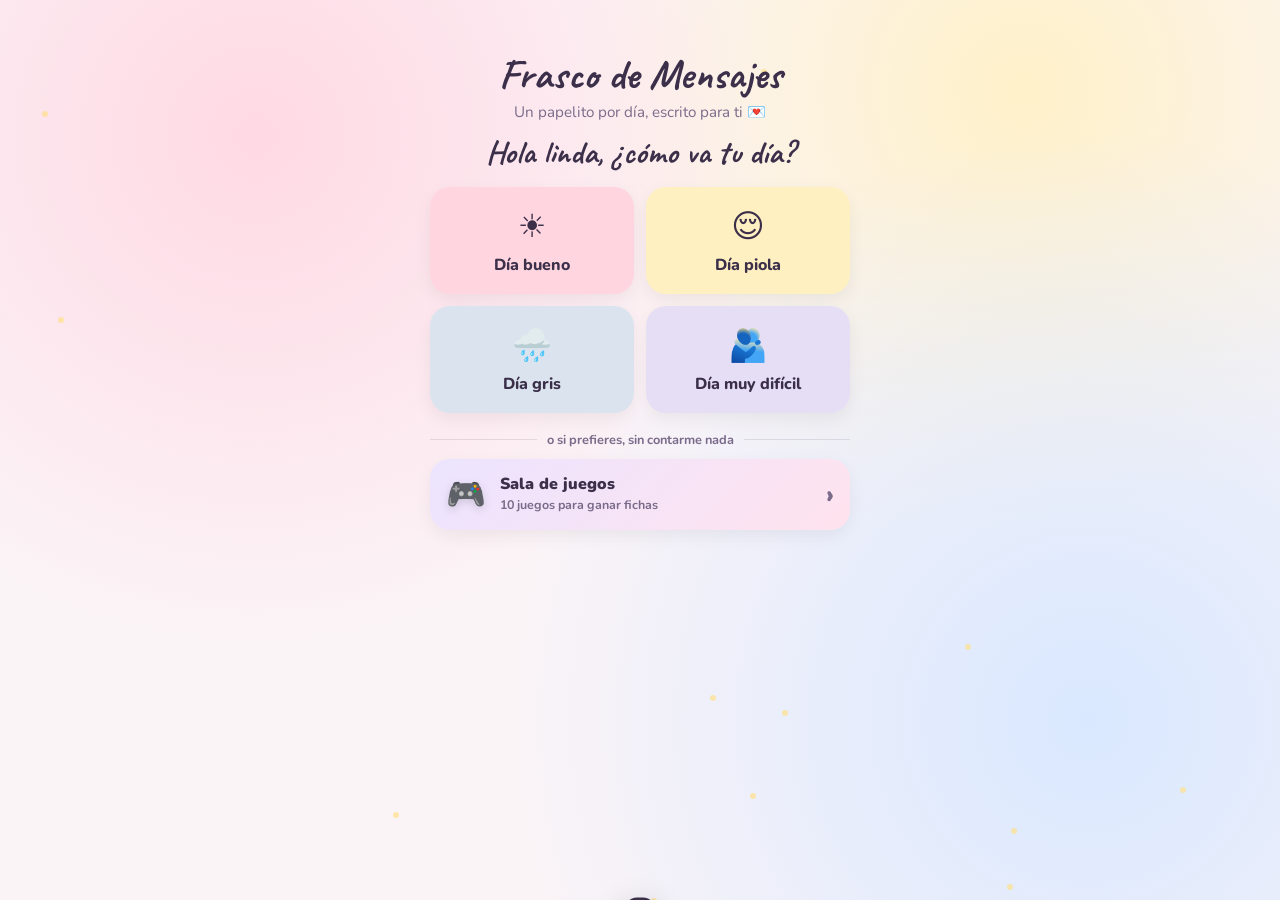
==== index.html @ dac14e74 "Ruleta: 1 giro por semana, meta de 1000 puntos, juegos mas dificiles y solo un cupon valido de los a" ====
<!DOCTYPE html>
<html lang="es">
<head>
<meta charset="UTF-8">
<meta name="viewport" content="width=device-width, initial-scale=1">
<title>Frasco de Mensajes</title>
<link rel="manifest" href="manifest.webmanifest">
<meta name="theme-color" content="#e8798f">
<link rel="apple-touch-icon" href="apple-touch-icon.png">
<meta name="apple-mobile-web-app-capable" content="yes">
<meta name="mobile-web-app-capable" content="yes">
<meta name="apple-mobile-web-app-title" content="Frasquito">
<link rel="preconnect" href="https://fonts.googleapis.com">
<link href="https://fonts.googleapis.com/css2?family=Caveat:wght@500;700&family=Nunito:wght@400;600;800&display=swap" rel="stylesheet">
<style>
  :root {
    --ink:#3b2f4a; --soft:#7a6b8a; --accent:#e8798f; --paper:#fffaf0; --line:#efe2cc;
  }
  * { box-sizing:border-box; margin:0; padding:0; }
  body {
    min-height:100vh; display:block;
    font-family:"Nunito", system-ui, sans-serif; color:var(--ink); padding:clamp(16px,6vh,56px) 16px;
    background:
      radial-gradient(circle at 20% 15%, #ffd9e4 0, transparent 40%),
      radial-gradient(circle at 85% 80%, #d9e8ff 0, transparent 45%),
      radial-gradient(circle at 80% 10%, #fff1c9 0, transparent 35%),
      #fbf4f7;
    overflow-x:hidden;
  }
  .card { max-width:420px; width:100%; margin-inline:auto; text-align:center; position:relative; z-index:2; }
  h1 { font-family:"Caveat", cursive; font-size:2.6rem; font-weight:700; line-height:1; }
  .sub { color:var(--soft); margin:6px 0 10px; font-size:.95rem; }
  .progress { display:inline-flex; align-items:center; gap:8px; background:#ffffffaa; border-radius:99px;
              padding:6px 14px; font-size:.8rem; font-weight:600; color:var(--soft); margin-bottom:10px;
              box-shadow:0 2px 10px #0000000d; }
  .progress .bar { width:90px; height:6px; background:#f0e4ea; border-radius:6px; overflow:hidden; }
  .progress .bar div { height:100%; background:linear-gradient(90deg,#f7a1b5,#b9a2f0); width:0; transition:width .6s; }

  /* Frasco SVG */
  .jar-wrap { width:230px; margin:0 auto; cursor:pointer; position:relative; -webkit-tap-highlight-color:transparent; }
  .jar-wrap svg { width:100%; height:auto; display:block; overflow:visible; }
  .jar-wrap:hover #jarBody, .jar-wrap:active #jarBody { animation:wiggle .6s ease; transform-origin:115px 290px; }
  @keyframes wiggle { 20%{transform:rotate(-4deg)} 50%{transform:rotate(3deg)} 80%{transform:rotate(-2deg)} }
  #lid { transition:transform .8s cubic-bezier(.4,-0.5,.4,1.5); transform-origin:115px 40px; }
  #lid.open { transform:translate(120px,-70px) rotate(40deg); }
  .glow { position:absolute; inset:30% 15% 5%; background:radial-gradient(#fff6c6aa, transparent 70%);
          filter:blur(10px); z-index:-1; animation:breathe 3s ease-in-out infinite; }
  @keyframes breathe { 50% { opacity:.4; transform:scale(.92); } }
  .hint { color:var(--soft); font-size:.95rem; margin-top:10px; }
  .hint b { color:var(--accent); }

  /* Nota */
  .note-wrap { display:none; perspective:900px; margin-top:8px; }
  .note {
    background:var(--paper); border-radius:4px; padding:34px 26px 22px; position:relative; text-align:left;
    background-image:repeating-linear-gradient(transparent 0 33px, var(--line) 33px 34px);
    background-position:0 22px;
    box-shadow:0 1px 0 #e9dcc4, 0 18px 40px #3b2f4a26;
    transform-origin:top center; animation:unfold .9s cubic-bezier(.2,.8,.2,1);
  }
  .note::before { /* cinta */
    content:""; position:absolute; top:-12px; left:50%; width:100px; height:26px;
    transform:translateX(-50%) rotate(-2deg); background:#f6c1cdb3; border-radius:2px;
  }
  .note::after { /* margen rojo */
    content:""; position:absolute; top:0; bottom:0; left:18px; width:1px; background:#f3b6c1;
  }
  .note .num { font-size:.72rem; letter-spacing:3px; color:#b3a3b8; font-weight:800; margin-bottom:6px; }
  .note p { font-family:"Caveat", cursive; font-size:1.75rem; line-height:34px; font-weight:500; min-height:68px; }
  .note .firma { font-family:"Caveat", cursive; text-align:right; font-size:1.4rem; color:var(--accent); margin-top:8px; }
  @keyframes unfold {
    0% { transform:rotateX(-90deg) translateY(-60px) scale(.6); opacity:0; }
    60% { transform:rotateX(12deg); opacity:1; }
    100% { transform:none; }
  }
  .repe { display:none; margin-top:14px; background:#fff; border-radius:16px; padding:12px 14px;
          font-size:.9rem; box-shadow:0 4px 14px #0000000f; }
  .btn { border:none; border-radius:14px; padding:12px 20px; font-family:inherit; font-weight:800; font-size:.95rem;
         cursor:pointer; background:var(--accent); color:#fff; margin-top:10px; transition:transform .15s;
         box-shadow:0 6px 16px #e8798f55; }
  .btn:hover { transform:translateY(-2px); }
  .resp { margin-top:14px; background:#fff; border-radius:18px; padding:14px; box-shadow:0 4px 14px #0000000f; text-align:left; }
  .resp .top { display:flex; align-items:center; justify-content:space-between; gap:8px; margin-bottom:8px; }
  .resp .top span { font-size:.9rem; font-weight:700; }
  .heart { border:2px solid #f6c1cd; background:#fff; border-radius:99px; padding:6px 14px; font-family:inherit;
           font-weight:800; cursor:pointer; color:var(--accent); transition:all .2s; }
  .heart.on { background:var(--accent); color:#fff; border-color:var(--accent); transform:scale(1.05); }
  textarea { width:100%; border:2px solid #f0e4ea; border-radius:12px; padding:10px; font-family:inherit; font-size:.95rem;
             resize:none; height:70px; color:var(--ink); background:#fffdfd; }
  textarea:focus { outline:none; border-color:#f6c1cd; }
  .send { display:flex; justify-content:space-between; align-items:center; margin-top:8px; }
  .send small { color:var(--soft); }
  .btn.sm { padding:9px 16px; margin:0; font-size:.9rem; }
  .note.dorado {
    background:linear-gradient(140deg,#fffbe8,#fff3c4 60%,#ffeaa0);
    background-image:none; box-shadow:0 0 0 2px #e9c46a inset, 0 18px 44px #c9992e44;
  }
  .note.dorado::before { background:#f0c75eaa; }
  .note.dorado .num { color:#b58b2a; }
  .note.rico {
    background:linear-gradient(140deg,#fff3ea,#ffe4d1); background-image:none;
    box-shadow:0 0 0 2px #f0b793 inset, 0 18px 44px #c9772e33;
  }
  .note.rico::before { background:#f6c1a3cc; }
  .note.rico .num { color:#c4713f; }
  .note .btn.esp { display:block; text-align:center; text-decoration:none; margin-top:14px; }
  .note.dorado .btn.esp { background:#e0a92b; box-shadow:0 6px 16px #e0a92b55; }
  .note.rico .btn.esp { background:#e07a45; box-shadow:0 6px 16px #e07a4555; }
  .hambre { margin-top:14px; background:#fff; border-radius:18px; padding:12px 14px; display:flex;
            align-items:center; justify-content:space-between; gap:10px; box-shadow:0 4px 14px #0000000f; }
  .hambre span { font-weight:700; font-size:.92rem; }
  .btn.sm { padding:9px 14px; margin:0; font-size:.88rem; text-decoration:none; display:inline-block; }
  .link { display:inline-block; margin-top:14px; color:var(--soft); font-size:.85rem; text-decoration:none; font-weight:600;
          background:#ffffffaa; padding:8px 14px; border-radius:99px; }
  .animo { animation:fadeUp .6s ease; }
  .animo h2 { font-family:"Caveat", cursive; font-size:2rem; margin:8px 0 14px; }
  .moods { display:grid; grid-template-columns:1fr 1fr; gap:12px; }
  .mood { border:none; border-radius:20px; padding:18px 10px; font-family:inherit; font-weight:800; font-size:1rem;
          color:var(--ink); cursor:pointer; display:flex; flex-direction:column; align-items:center; gap:6px;
          box-shadow:0 6px 18px #0000000f; transition:transform .15s, box-shadow .15s; }
  .mood span { font-size:2rem; }
  .mood:hover { transform:translateY(-3px); box-shadow:0 10px 22px #00000018; }
  .m-bueno { background:#ffd6e0; } .m-piola { background:#fff0c2; }
  .m-gris { background:#dbe4ee; } .m-dificil { background:#e6def5; }
  .o-sino { color:var(--soft); font-size:.8rem; font-weight:700; margin:18px 0 10px; display:flex; align-items:center; gap:10px; }
  .o-sino::before, .o-sino::after { content:""; flex:1; height:1px; background:#3b2f4a1f; }
  .atajo { display:flex; align-items:center; gap:14px; text-align:left; text-decoration:none; color:var(--ink);
           background:linear-gradient(135deg,#ece4ff,#ffe3ee); border-radius:20px; padding:14px 16px;
           box-shadow:0 6px 18px #0000000f; transition:transform .15s, box-shadow .15s; }
  .atajo:hover { transform:translateY(-3px); box-shadow:0 10px 22px #00000018; }
  .atajo:active { transform:scale(.97); }
  .atajo-em { font-size:2rem; filter:drop-shadow(0 3px 4px #0002); }
  .atajo-tx { flex:1; line-height:1.25; }
  .atajo-tx b { display:block; font-size:1rem; font-weight:900; }
  .atajo-tx small { font-size:.78rem; color:var(--soft); font-weight:700; }
  .atajo-fl { font-size:1.6rem; color:var(--soft); font-weight:900; }
  .gracias { color:var(--soft); font-size:.95rem; margin:4px 0 6px; min-height:1.2em; }
  .cambiar { background:none; border:none; color:var(--soft); font-family:inherit; font-size:.8rem;
             text-decoration:underline; cursor:pointer; margin-top:10px; }
  @keyframes fadeUp { from { opacity:0; transform:translateY(14px); } to { opacity:1; transform:none; } }
  .next { margin-top:16px; font-size:.85rem; color:var(--soft); }

  .float { position:fixed; bottom:-40px; font-size:1.4rem; animation:up linear forwards; z-index:1; pointer-events:none; }
  @keyframes up { to { transform:translateY(-115vh) rotate(30deg); opacity:0; } }
  .spark { position:fixed; width:6px; height:6px; border-radius:50%; background:#ffe08a; pointer-events:none;
           animation:spark 3s ease-in-out infinite; opacity:.7; z-index:0; }
  @keyframes spark { 50% { opacity:0; transform:scale(.3); } }
</style>
</head>
<body>
<div class="card">
  <h1>Frasco de Mensajes</h1>
  <p class="sub">Un papelito por día, escrito para ti 💌</p>
  <div class="animo" id="paso1">
    <h2>Hola linda, ¿cómo va tu día?</h2>
    <div class="moods">
      <button class="mood m-bueno" onclick="elegirAnimo('bueno')"><span>☀️</span>Día bueno</button>
      <button class="mood m-piola" onclick="elegirAnimo('piola')"><span>😌</span>Día piola</button>
      <button class="mood m-gris" onclick="elegirAnimo('gris')"><span>🌧️</span>Día gris</button>
      <button class="mood m-dificil" onclick="elegirAnimo('dificil')"><span>🫂</span>Día muy difícil</button>
    </div>
    <p class="o-sino">o si prefieres, sin contarme nada</p>
    <a class="atajo" href="juegos.html"><span class="atajo-em">🎮</span><span class="atajo-tx"><b>Sala de juegos</b><small>10 juegos para ganar fichas</small></span><span class="atajo-fl">›</span></a>
  </div>
  <div id="paso2" style="display:none">
  <p class="gracias" id="gracias"></p>
  <div class="progress"><span id="cnt">0 de 0</span><div class="bar"><div id="bar"></div></div></div>

  <div class="jar-wrap" id="jarWrap" onclick="abrir()" role="button" aria-label="Abrir el frasco">
    <div class="glow"></div>
    <svg viewBox="0 0 230 300" aria-hidden="true">
      <defs>
        <linearGradient id="glass" x1="0" x2="1">
          <stop offset="0" stop-color="#ffffff" stop-opacity=".55"/>
          <stop offset=".25" stop-color="#ffffff" stop-opacity=".15"/>
          <stop offset=".75" stop-color="#ffffff" stop-opacity=".08"/>
          <stop offset="1" stop-color="#ffffff" stop-opacity=".45"/>
        </linearGradient>
        <linearGradient id="cork" x1="0" x2="0" y1="0" y2="1">
          <stop offset="0" stop-color="#e2b584"/><stop offset="1" stop-color="#b98555"/>
        </linearGradient>
        <clipPath id="inside"><path d="M52 78 Q40 90 38 120 L38 250 Q38 285 75 285 L155 285 Q192 285 192 250 L192 120 Q190 90 178 78 Z"/></clipPath>
      </defs>
      <g id="jarBody">
        <ellipse cx="115" cy="290" rx="80" ry="7" fill="#3b2f4a" opacity=".08"/>
        <g clip-path="url(#inside)" id="papers"></g>
        <path d="M52 78 Q40 90 38 120 L38 250 Q38 285 75 285 L155 285 Q192 285 192 250 L192 120 Q190 90 178 78 Z"
              fill="url(#glass)" stroke="#ffffff" stroke-width="3" stroke-opacity=".9"/>
        <path d="M52 110 Q50 170 54 240" stroke="#fff" stroke-width="6" stroke-linecap="round" opacity=".7" fill="none"/>
        <path d="M172 130 Q175 160 172 190" stroke="#fff" stroke-width="3" stroke-linecap="round" opacity=".5" fill="none"/>
        <rect x="56" y="62" width="118" height="20" rx="6" fill="#ffffff" opacity=".55" stroke="#fff"/>
        <!-- etiqueta -->
        <g transform="rotate(-4 115 190)">
          <rect x="70" y="170" width="90" height="40" rx="6" fill="#fffaf0" stroke="#e8798f" stroke-width="1.5" stroke-dasharray="4 3"/>
          <text x="115" y="196" text-anchor="middle" font-family="Caveat" font-size="22" fill="#e8798f">para ti</text>
        </g>
      </g>
      <g id="lid">
        <rect x="62" y="28" width="106" height="38" rx="8" fill="url(#cork)"/>
        <g fill="#9c6b3f" opacity=".45"><circle cx="80" cy="40" r="2"/><circle cx="100" cy="52" r="1.6"/><circle cx="130" cy="38" r="2"/><circle cx="150" cy="55" r="1.8"/><circle cx="118" cy="47" r="1.4"/></g>
        <path d="M60 58 Q115 70 170 58" stroke="#e8798f" stroke-width="4" fill="none"/>
        <path d="M115 64 q-18 -14 -22 4 q10 4 22 -4 q18 -14 22 4 q-10 4 -22 -4" fill="#f29bb0"/>
      </g>
    </svg>
  </div>
  <p class="hint" id="hint">Toca el frasco para sacar <b>el mensaje de hoy</b></p>

  <div class="note-wrap" id="noteWrap">
    <div class="note">
      <div class="num" id="num"></div>
      <p id="texto"></p>
      <div class="firma">— yo ✨</div>
      <a class="btn esp" id="espBtn" style="display:none" href="#"></a>
    </div>
    <div class="repe" id="repe">
      <span id="repeTxt">¿Este ya te había salido? 🙈</span>
      <br><button class="btn" id="otroBtn" onclick="sacarOtro()">Sacar otro papelito</button>
    </div>
  </div>
  <p class="next" id="next"></p>
  <button class="cambiar" id="cambiar" onclick="cambiarAnimo()">Cambiar cómo me siento</button>
  <br><a class="link" href="juegos.html">🎮 Sala de juegos</a>
  <a class="link" href="aburrida.html">🎲 ¿Aburrida?</a>
  </div>
</div>

<script>
// ✏️ PERSONALIZA AQUÍ
// Canal ntfy: te avisa cuando abre el frasco
const CANAL = "animo-644cea567218";
// Link CSV de tu Google Sheet publicada (columnas: mensaje | categoria | fecha). Vacío = sin planilla.
const PLANILLA = "";

// Fechas especiales: "MM-DD" (todos los años) o "AAAA-MM-DD" → mensaje que sale ese día sí o sí
const ESPECIALES = {
  // "03-15": "¡Feliz cumpleaños! 🎂 Hoy el frasco es todo tuyo.",
};

const MENSAJES = {
  compania: [
    "No tienes que estar bien hoy. Estoy aquí igual 💛",
    "Un día a la vez. Y si un día es mucho, una hora a la vez.",
    "Si hoy solo lograste levantarte, eso ya cuenta. En serio que cuenta.",
    "No eres una carga. Nunca lo has sido.",
    "Está bien no tener ganas de hablar. Yo sigo aquí cuando quieras.",
    "Gracias por dejarme estar cerca 💛",
    "Si hoy está difícil, acuérdate de que tú me tienes a mí 💛",
    "Estoy orgulloso de ti por seguir, aunque tú no lo veas.",
    "Los días grises no duran para siempre, aunque a veces se sienta así 🌈",
    "Eres más fuerte de lo que crees. Y más bonita de lo que te dices.",
    "Lo que sientes es válido. No tienes que justificarlo.",
    "Descansar también es avanzar.",
    "Si hoy lloraste, está bien. Llorar también limpia.",
    "No tienes que poder con todo. Nadie puede.",
    "Tu valor no depende de lo productiva que seas hoy.",
    "Hoy te toca ser amable contigo. Como lo eres con los demás.",
    "Si pudieras verte como yo te veo, te caerías harto mejor 😌",
    "No estás sola en esto. Ni hoy ni mañana.",
    "Un paso chiquitito sigue siendo un paso.",
    "Está bien pedir ayuda. Es de valientes, no de débiles.",
    "Mañana es otra oportunidad. Y si no, pasado. No hay apuro.",
    "Aunque no lo sientas, estás haciendo lo mejor que puedes. Y eso basta.",
    "Me alegra que existas. Así, simple.",
    "Hay gente que te quiere más de lo que imaginas. Yo me anoto en la lista.",
    "Si la cabeza está ruidosa, pon música y deja que ella hable un rato 🎧",
    "Respira conmigo: inhala 4, aguanta 4, bota 4. Otra vez. Aquí estoy.",
    "Eres suficiente. Hoy, tal como estás.",
    "Las tormentas también se cansan 🌧️➡️🌤️",
    "Que un día sea malo no significa que tú lo seas.",
    "Guarda este papelito para cuando dudes de ti: vales mucho.",
  ],
  alegria: [
    "Hoy va a estar bueno. No sé cómo lo sé, pero lo sé ✨",
    "Si estás leyendo esto, ya empezaste bien el día 😊",
    "Que hoy te pasen cosas chiquititas y buenas, de esas que te sacan una sonrisa sin querer.",
    "Hoy te deseo: buena música, buena comida y alguien que te haga reír. Postulo a lo tercero 🙋",
    "Pequeño recordatorio: eres bacán. Ya, sigue con tu día 😌",
    "Que hoy te salga todo fácil. Y si no, que al menos te salga chistoso.",
    "Hoy es un buen día para ser amable contigo misma.",
    "Ojalá hoy te rías fuerte, de esas risas que no te puedes aguantar 😄",
    "Que alguien te diga algo lindo hoy. Si no pasa, aquí tienes esto, que cuenta igual 💛",
    "Mira por la ventana un ratito. El cielo de hoy es gratis y vale la pena 🌤️",
    "Hoy tienes permiso de hacer algo solo porque te gusta. Autorizado por mí ✍️",
    "Que el día te traiga una sorpresa buena. Te lo mando con todas mis ganas ✨",
    "Hoy vas a estar bien. Y si no, mañana. Y yo voy a estar en las dos.",
    "Dato bonito: el día que estás tú, es un día mejor que los otros.",
    "Que te den ganas de cantar algo fuerte cuando nadie te escuche 🎶",
    "Hoy puede pasar algo bueno. De verdad. Deja la puerta abierta por si acaso 🚪",
  ],
  carino: [
    "Hoy solo quería decirte que me cae muy bien hablar contigo.",
    "Dato random: sonreí leyendo tu último mensaje. Ahora ya sabes 🙈",
    "Oficialmente estás más linda que ayer. Y ayer ya era harto.",
    "Me debes una sonrisa. Pero tranqui, no tiene fecha de vencimiento 😌",
    "No sé cómo lo haces, pero las conversas contigo se me pasan volando.",
    "Me gusta que me cuentes tus cosas. Las buenas y las no tan buenas.",
    "Me caes muy bien. Ya, lo dije.",
    "Tienes una risa que se nota hasta por mensaje. Ojalá la escuche harto.",
    "Gracias por las conversas hasta tarde. Valen cada minuto de sueño perdido 🌙",
    "Algún día vamos a ir por ese café. Sin apuro, cuando tú quieras ☕",
    "Te dejo un abrazo guardado aquí. Lo puedes cobrar cuando quieras 🤗",
    "Una cosa buena de hoy: existes. Ya con eso el día va ganando.",
    "Esos rulos deberían tener su propio club de fans. Yo sería el presidente 🌀",
    "Cuando me llega un mensaje tuyo, el día mejora al tiro.",
    "Me gusta cómo piensas. Y cómo lo cuentas.",
    "Eres de esas personas que hacen fácil conversar.",
    "Me alegra harto haberte conocido.",
    "Tienes algo que no sé explicar, pero me cae muy bien.",
    "Si te vieras sonreír, entenderías por qué insisto con eso 😊",
    "Hoy pensé en ti. Y sonreí. Fin del mensaje 🙈",
    "Tu forma de ser es bonita. No la cambies por nadie.",
    "Contigo las conversas nunca son fomes.",
    "Tengo la teoría de que el día es mejor si hablamos. La sigo comprobando.",
    "Me gusta cuando me cuentas algo y te emocionas.",
    "Eres bonita por dentro y por fuera. Sí, por las dos.",
  ],
  tallas: [
    "No te enojes, que este bobo solo quiere molestarte un poquito 😅",
    "¿Sabías que un pulpo tiene tres corazones? Yo con uno ya ando harto distraído 🐙",
    "Si el día está gris, imagínate 40 perros salchicha corriendo hacia ti 🐶",
    "¿Qué le dijo una uva verde a una morada? ¡Respira, respira! 🍇",
    "¿Por qué el libro de matemáticas está triste? Porque tiene muchos problemas. Tú no, tú me tienes a mí 😅",
    "¿Qué hace una abeja en el gimnasio? ¡Zumba! 🐝 (perdón)",
    "Dato: las nutrias se toman de la mano para dormir y no separarse 🦦",
    "¿Cómo se despiden los químicos? Ácido un placer 🧪",
    "Los pingüinos le regalan una piedrita a quien les gusta. Toma: 🪨",
    "¿Qué le dijo el 0 al 8? Bonito cinturón 😎",
    "¿Qué le dijo una impresora a otra? ¿Esa hoja es tuya o es impresión mía? 🖨️",
    "Las vacas tienen mejores amigas y se estresan si las separan. Somos vacas 🐄",
    "¿Qué le dijo el café al azúcar? Sin ti mi vida es amarga ☕",
    "¿Cuál es el colmo de un jardinero? Que su novia se llame Rosa y lo deje plantado 🌹",
    "Los gatos pasan el 70% de su vida durmiendo. Hoy tienes permiso para ser gato 🐈",
    "¿Qué le dijo un semáforo a otro? No me mires que me estoy cambiando 🚦",
  ],
  preguntas: [
    "Pregunta seria: ¿té o café? Necesito saberlo para una investigación ☕",
    "Si pudieras viajar mañana a cualquier parte, ¿a dónde irías? Cuéntame 👀",
    "¿Cuál es la canción que te levanta el ánimo? Mándamela 🎶",
    "¿Qué comida te hace feliz sí o sí?",
    "Si tuvieras un superpoder por un día, ¿cuál sería?",
    "¿Cuál es tu recuerdo favorito de cuando eras chica?",
    "¿Playa o cordillera? Respuesta obligatoria 🏔️🏖️",
    "¿Qué película podrías ver mil veces sin aburrirte?",
    "Si fueras un animal, ¿cuál serías? Yo ya tengo mi apuesta 👀",
    "¿Cuál es el lugar donde te sientes más tranquila?",
    "¿Qué es algo chiquito que te alegra el día?",
  ],
  cuidados: [
    "Tómate un vaso de agua. Es en serio, cuídate 💧",
    "Descansa bien hoy. Las personas lindas también necesitan dormir 😴",
    "Si puedes, sal cinco minutos a tomar sol. Receta del doctor 😌🌞",
    "Come algo rico hoy. Te lo mereces 🍫",
    "Date una ducha calentita y ponte ropa cómoda. Plan aprobado 🛁",
    "Deja el celular un ratito y estírate. Ya, ahora sí vuelve 😅",
    "Abre la ventana y respira aire fresco. Pequeño reset 🍃",
    "Hazte un tecito y tómatelo con calma ☕",
    "Mándame una foto del cielo de hoy. Quiero ver lo que tú ves ☁️",
    "Pon tu canción favorita. Aunque sea una. Hazlo por mí 🎶",
    "Anota una cosa buena que te pasó hoy, por chiquitita que sea ✍️",
    "Si hoy no te dan ganas de nada, está bien. Mañana lo intentamos de nuevo.",
  ],
  noche: [
    "Ya es tarde. Deja el celular un ratito y descansa, mañana seguimos 🌙",
    "Que duermas rico. El día de hoy ya terminó, y lo lograste 💛",
    "Si no puedes dormir, respira lento y piensa en algo bonito. Yo pienso en ti 😌",
    "Buenas noches. Mañana es otro día, uno nuevo de verdad ✨",
    "Tápate bien, ponte cómoda y apaga la cabeza. Aquí te cuido desde lejos 🌙",
    "Noche tranquila, sueños lindos. Nos hablamos mañana 💤",
  ],
};

// Papelitos especiales (salen de vez en cuando)
const ESPECIAL = {
  cupon: {
    prob: 0.10,            // 10% de las veces
    emojis: ["🎫","✨","🎁","⭐"],
    boton: "🎡 Ver la ruleta",
    link: "ruleta.html",
    textos: [
      "¡Papelito dorado! 🎉 Te regalo una ficha para la ruleta. Se guarda hasta que puedas girar (1 giro por semana).",
      "Uy, te tocó el dorado. Ficha gratis para la ruleta 🎁 Queda guardada para tu próximo giro.",
      "Este papelito vale plata (mi plata). Te dejo una ficha guardada para girar 😅",
    ],
  },
  comida: {
    prob: 0.10,            // 10% de las veces
    emojis: ["🍽️","🍬","🍟","💛"],
    boton: "🍽️ Ver qué comer",
    link: "comida.html",
    textos: [
      "Pregunta importante: ¿comiste algo hoy? Si no, te dejo ideas aquí abajo 👇",
      "Este papelito viene con comida incluida. Bueno, con ideas de comida. Yo hago lo que puedo 😅",
      "Antojo detectado 🚨 Toca el botón y te tiro una idea rica.",
    ],
  },
};

const COLORES = ["#ffc8dd","#bde0fe","#ffe5a3","#caffbf","#e0c3fc","#ffd6a5","#a0e7e5","#fbc4ab"];
const HOY = new Date().toLocaleDateString("en-CA");
const HORA = new Date().getHours();

function leer(k, def) { try { const v = localStorage.getItem(k); return v === null ? def : JSON.parse(v); } catch { return def; } }
function escribir(k, v) { try { localStorage.setItem(k, JSON.stringify(v)); } catch {} }
let vistos = leer("frasco-vistos2", []);   // textos ya leídos
let deHoy  = leer("frasco-hoy2", null);    // { fecha, texto, extra }

// --- Mensajes de la planilla (se suman a los del código) ---
function parseCSV(txt) {
  const filas = []; let f = [], c = "", q = false;
  for (let i = 0; i < txt.length; i++) {
    const ch = txt[i];
    if (q) { if (ch === '"' && txt[i + 1] === '"') { c += '"'; i++; } else if (ch === '"') q = false; else c += ch; }
    else if (ch === '"') q = true;
    else if (ch === ",") { f.push(c); c = ""; }
    else if (ch === "\n" || ch === "\r") { if (ch === "\r" && txt[i + 1] === "\n") i++; f.push(c); filas.push(f); f = []; c = ""; }
    else c += ch;
  }
  if (c || f.length) { f.push(c); filas.push(f); }
  return filas;
}
async function cargarPlanilla() {
  if (!PLANILLA) return;
  try {
    const r = await fetch(PLANILLA + (PLANILLA.includes("?") ? "&" : "?") + "t=" + Date.now());
    const filas = parseCSV(await r.text()).slice(1);
    for (const [msg, cat, fecha] of filas) {
      const t = (msg || "").trim(); if (!t) continue;
      const fe = (fecha || "").trim();
      if (fe) { ESPECIALES[fe] = t; continue; }
      const k = (cat || "").trim().toLowerCase();
      const dest = MENSAJES[k] ? k : "carino";
      if (!MENSAJES[dest].includes(t)) MENSAJES[dest].push(t);
    }
  } catch {}
}

function todos() { return Object.values(MENSAJES).flat(); }
function leidos() { return todos().filter(t => vistos.includes(t)).length; }
function actualizarProgreso() {
  const total = todos().length, n = leidos();
  document.getElementById("cnt").textContent = `${n} de ${total} descubiertos`;
  document.getElementById("bar").style.width = (n / total * 100) + "%";
}

// Qué categorías tocan según el ánimo que eligió y la hora
function moodDeHoy() {
  const animo = leer("animo-hoy", null);
  return animo && animo.fecha === HOY ? animo.mood : null;
}
function categoriasDeHoy() {
  const mood = moodDeHoy();
  if (mood === "dificil") return ["compania"];
  if (mood === "gris") return ["compania", "cuidados", "carino", "alegria"];
  if (HORA >= 22 || HORA < 5) return ["noche", "carino", "compania"];
  if (mood === "bueno") return ["alegria", "carino", "tallas", "preguntas"];
  if (mood === "piola") return ["alegria", "carino", "tallas", "preguntas", "cuidados"];
  return ["alegria", "compania", "carino", "tallas", "preguntas", "cuidados"];
}

// --- Paso 1: cómo se siente ---
const GRACIAS = {
  bueno: "¡Qué bueno! ☀️ Abre el frasco, hay algo para ti",
  piola: "Día piola, buen día 😌 Abre el frasco",
  gris: "Gracias por contarme 💛 Abre el frasco, esto es para ti",
  dificil: "Gracias por decírmelo. No estás sola 💜 Ya me llegó el aviso",
};
const AVISOS = {
  bueno: "Hoy tiene un día bueno ☀️",
  piola: "Hoy tiene un día piola 😌",
  gris: "Hoy tiene un día gris 🌧️",
  dificil: "Hoy tiene un día muy difícil 🫂 Escríbele",
};
function mostrarPaso2() {
  document.getElementById("paso1").style.display = "none";
  document.getElementById("paso2").style.display = "block";
  document.getElementById("gracias").textContent = GRACIAS[moodDeHoy()] || "";
  // si ya sacó el papelito de hoy, no puede cambiar el ánimo para sacar otro
  document.getElementById("cambiar").style.display = (deHoy && deHoy.fecha === HOY) ? "none" : "inline";
}
function elegirAnimo(m) {
  const antes = moodDeHoy();
  escribir("animo-hoy", { fecha: HOY, mood: m });
  if (antes !== m) {
    const dificil = m === "dificil";
    fetch("https://ntfy.sh/" + CANAL, {
      method: "POST", body: AVISOS[m],
      headers: {
        "Title": dificil ? "Dia muy dificil - escribele ahora" : "Estado de animo",
        "Tags": dificil ? "rotating_light" : "thermometer",
        "Priority": dificil ? "5" : "3"
      }
    }).catch(() => {});
  }
  mostrarPaso2();
}
function cambiarAnimo() {
  document.getElementById("paso2").style.display = "none";
  document.getElementById("paso1").style.display = "block";
}

function tipoDeHoy() {
  const mood = moodDeHoy();
  const r = Math.random();
  // en día muy difícil, más chance de que le recuerde comer
  const pComida = mood === "dificil" ? 0.2 : ESPECIAL.comida.prob;
  if (r < ESPECIAL.cupon.prob) return "cupon";
  if (r < ESPECIAL.cupon.prob + pComida) return "comida";
  return "normal";
}

function elegir() {
  const esp = ESPECIALES[HOY] || ESPECIALES[HOY.slice(5)];
  if (esp && !vistos.includes(esp + "@" + HOY)) { vistos.push(esp + "@" + HOY); return esp; }
  const pool = categoriasDeHoy().flatMap(c => MENSAJES[c] || []);
  let pend = pool.filter(t => !vistos.includes(t));
  if (!pend.length) pend = todos().filter(t => !vistos.includes(t));
  if (!pend.length) { vistos = []; pend = pool; }   // se rellena el frasco
  return pend[Math.floor(Math.random() * pend.length)];
}

// --- Papelitos y brillitos ---
function llenar() {
  const g = document.getElementById("papers"); g.innerHTML = "";
  const quedan = Math.max(6, Math.round(34 * (1 - leidos() / todos().length)));
  for (let k = 0; k < quedan; k++) {
    const x = 48 + Math.random() * 120, y = 272 - Math.floor(k / 5) * 17 - Math.random() * 8;
    g.insertAdjacentHTML("beforeend",
      `<g transform="translate(${x} ${y}) rotate(${Math.random() * 70 - 35})">
         <rect x="-17" y="-7" width="34" height="14" rx="3" fill="${COLORES[k % COLORES.length]}"/>
         <line x1="-17" y1="0" x2="17" y2="0" stroke="#00000014"/>
       </g>`);
  }
  actualizarProgreso();
}
for (let k = 0; k < 14; k++) {
  const s = document.createElement("div");
  s.className = "spark";
  s.style.left = Math.random() * 100 + "vw"; s.style.top = Math.random() * 100 + "vh";
  s.style.animationDelay = Math.random() * 3 + "s";
  document.body.appendChild(s);
}
llenar();
if (deHoy && deHoy.fecha === HOY) document.getElementById("hint").innerHTML = "Ya sacaste el de hoy. Tócalo para <b>volver a leerlo</b>";
const listo = cargarPlanilla().then(llenar);

let abierto = false, actual = null;
async function abrir() {
  if (abierto) return; abierto = true;
  await listo;
  let texto, repetido = false, nuevo = false;
  if (deHoy && deHoy.fecha === HOY) {
    texto = deHoy.texto;
  } else {
    texto = elegir();
    repetido = vistos.includes(texto);
    deHoy = { fecha: HOY, texto, extra: false, tipo: tipoDeHoy() };
    vistos.push(texto); nuevo = true;
    escribir("frasco-vistos2", vistos); escribir("frasco-hoy2", deHoy);
  }
  document.getElementById("lid").classList.add("open");
  setTimeout(() => {
    document.getElementById("jarWrap").style.display = "none";
    document.getElementById("hint").style.display = "none";
    document.getElementById("cambiar").style.display = "none";
    mostrar(texto, repetido);
    cuentaRegresiva();
  }, 700);
  if (nuevo) {
    const t = deHoy.tipo;
    if (t === "cupon") avisar("Papelito dorado", "⭐ Le salió papelito dorado: puede girar la ruleta");
    else if (t === "comida") avisar("Papelito de comida", "🍽️ Le salió el papelito que le recuerda comer algo");
    else avisar("Abrio el frasco", `🫙 Le salió: "${texto}"`);
  }
}

function mostrar(texto, repetido) {
  actual = texto;
  const wrap = document.getElementById("noteWrap");
  wrap.style.display = "block";
  const note = wrap.querySelector(".note");
  note.style.animation = "none"; note.offsetHeight; note.style.animation = "";
  const tipo = deHoy.tipo || "normal";
  const esp = ESPECIAL[tipo];
  note.className = "note" + (tipo === "cupon" ? " dorado" : tipo === "comida" ? " rico" : "");
  const btn = document.getElementById("espBtn");
  if (tipo === "cupon" && !deHoy.fichaDada) {
    escribir("fichas-extra", leer("fichas-extra", 0) + 1);
    deHoy.fichaDada = true; escribir("frasco-hoy2", deHoy);
  }
  if (esp) {
    texto = esp.textos[Math.floor(Math.random() * esp.textos.length)];
    btn.textContent = esp.boton; btn.href = esp.link; btn.style.display = "block";
  } else {
    btn.style.display = "none";
  }
  document.getElementById("num").textContent = esp
    ? (tipo === "cupon" ? "PAPELITO DORADO ⭐" : "PAPELITO CON ANTOJO 🍽️")
    : "PAPELITO N° " + String(leidos()).padStart(3, "0");
  document.getElementById("texto").textContent = texto;
  document.getElementById("repe").style.display = deHoy.extra ? "none" : "block";
  document.getElementById("repeTxt").textContent = repetido ? "Uy, este ya te había salido 🙈" : "¿Este ya te había salido? 🙈";
  actualizarProgreso();
  llover(esp ? esp.emojis : ["💌","✨","🌸","💛"]);
}

// Si sale repetido, puede sacar otro (uno extra por día)
function sacarOtro() {
  if (deHoy.extra) return;
  const texto = elegir();
  deHoy = { fecha: HOY, texto, extra: true, tipo: "normal" };
  vistos.push(texto);
  escribir("frasco-vistos2", vistos); escribir("frasco-hoy2", deHoy);
  mostrar(texto, false);
  avisar("Saco otro papelito", `🫙 Le salió: "${texto}"`);
}

function cuentaRegresiva() {
  const el = document.getElementById("next");
  const tick = () => {
    const man = new Date(); man.setHours(24, 0, 0, 0);
    const s = Math.floor((man - new Date()) / 1000);
    el.textContent = `Próximo papelito en ${Math.floor(s / 3600)}h ${Math.floor(s % 3600 / 60)}min ⏳`;
  };
  tick(); setInterval(tick, 30000);
}

function avisar(titulo, cuerpo, prioridad = "3") {
  fetch("https://ntfy.sh/" + CANAL, {
    method: "POST", body: cuerpo,
    headers: { "Title": titulo, "Tags": "love_letter", "Priority": prioridad }
  }).catch(() => {});
}

function llover(emojis) {
  for (let k = 0; k < 18; k++) {
    const e = document.createElement("div");
    e.className = "float";
    e.textContent = emojis[k % emojis.length];
    e.style.left = Math.random() * 100 + "vw";
    e.style.animationDuration = 3 + Math.random() * 3 + "s";
    e.style.animationDelay = Math.random() * 1.2 + "s";
    document.body.appendChild(e);
    setTimeout(() => e.remove(), 7000);
  }
}
</script>
<script src="pwa.js" defer></script>
</body>
</html>
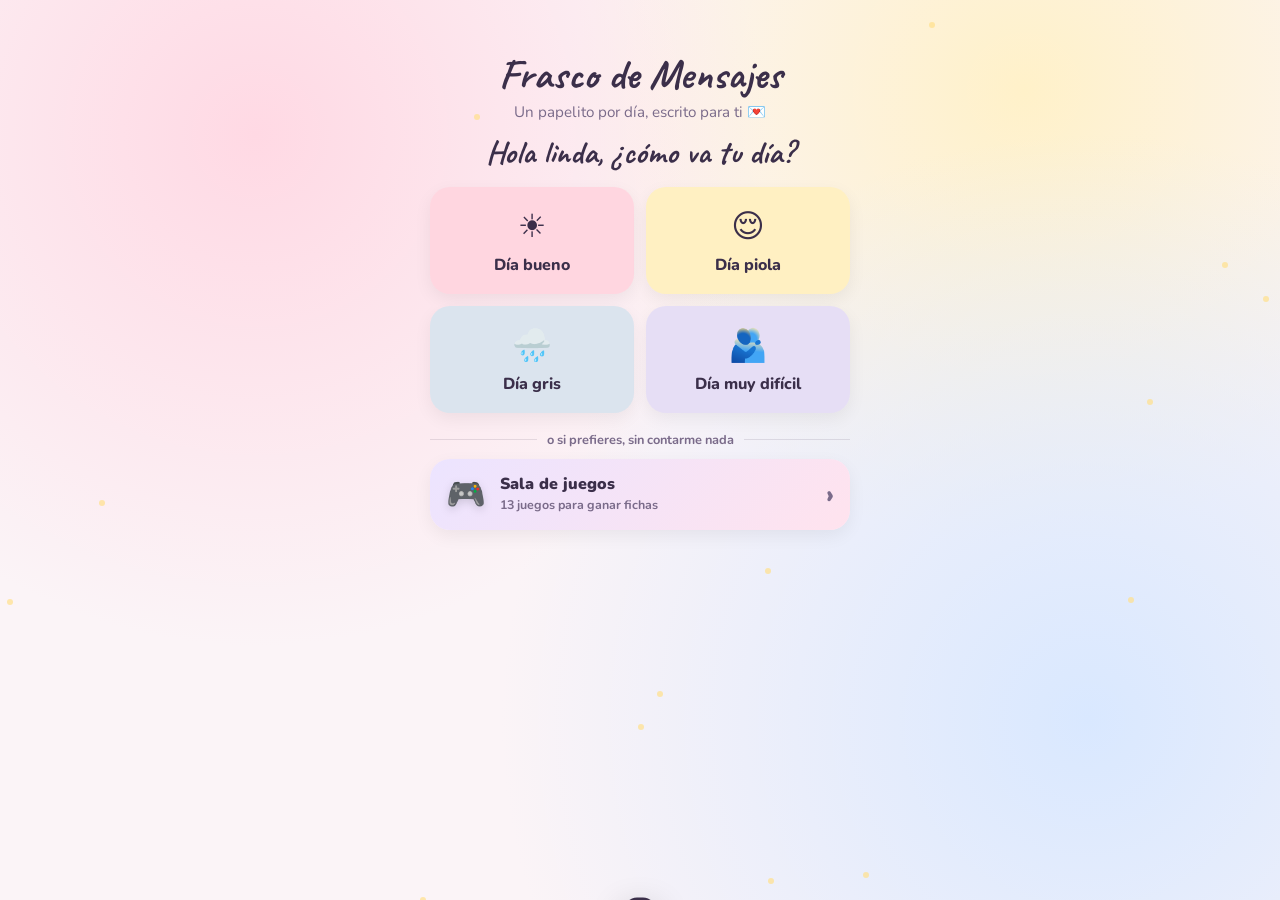
==== commit e25921bc: "Tres juegos nuevos: Combina 3, Tetris Gomita y Pinball de Gomitas (13 en total) Co-Authored-By: Clau" ====
--- a/index.html
+++ b/index.html
@@ -160,7 +160,7 @@
       <button class="mood m-dificil" onclick="elegirAnimo('dificil')"><span>🫂</span>Día muy difícil</button>
     </div>
     <p class="o-sino">o si prefieres, sin contarme nada</p>
-    <a class="atajo" href="juegos.html"><span class="atajo-em">🎮</span><span class="atajo-tx"><b>Sala de juegos</b><small>10 juegos para ganar fichas</small></span><span class="atajo-fl">›</span></a>
+    <a class="atajo" href="juegos.html"><span class="atajo-em">🎮</span><span class="atajo-tx"><b>Sala de juegos</b><small>13 juegos para ganar fichas</small></span><span class="atajo-fl">›</span></a>
   </div>
   <div id="paso2" style="display:none">
   <p class="gracias" id="gracias"></p>
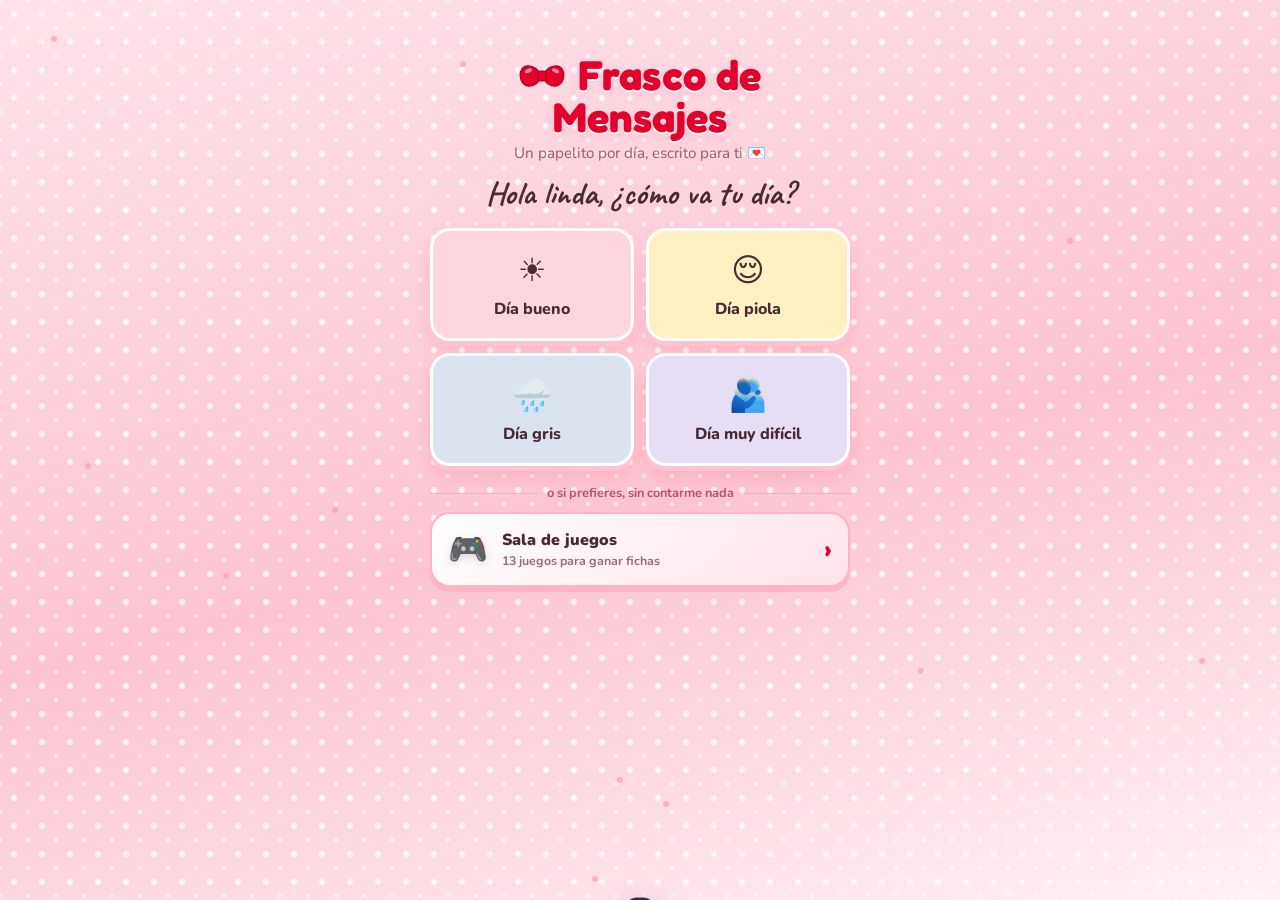
==== commit 737bf179: "Frasquito con estilo kawaii rojo y blanco: moños, puntitos, icono nuevo y decoracion Co-Authored-By:" ====
--- a/index.html
+++ b/index.html
@@ -5,7 +5,7 @@
 <meta name="viewport" content="width=device-width, initial-scale=1">
 <title>Frasco de Mensajes</title>
 <link rel="manifest" href="manifest.webmanifest">
-<meta name="theme-color" content="#e8798f">
+<meta name="theme-color" content="#e4002b">
 <link rel="apple-touch-icon" href="apple-touch-icon.png">
 <meta name="apple-mobile-web-app-capable" content="yes">
 <meta name="mobile-web-app-capable" content="yes">
@@ -146,6 +146,7 @@
            animation:spark 3s ease-in-out infinite; opacity:.7; z-index:0; }
   @keyframes spark { 50% { opacity:0; transform:scale(.3); } }
 </style>
+<link rel="stylesheet" href="kawaii.css">
 </head>
 <body>
 <div class="card">
@@ -191,15 +192,15 @@
         <rect x="56" y="62" width="118" height="20" rx="6" fill="#ffffff" opacity=".55" stroke="#fff"/>
         <!-- etiqueta -->
         <g transform="rotate(-4 115 190)">
-          <rect x="70" y="170" width="90" height="40" rx="6" fill="#fffaf0" stroke="#e8798f" stroke-width="1.5" stroke-dasharray="4 3"/>
-          <text x="115" y="196" text-anchor="middle" font-family="Caveat" font-size="22" fill="#e8798f">para ti</text>
+          <rect x="70" y="170" width="90" height="40" rx="6" fill="#fffaf0" stroke="#e4002b" stroke-width="1.5" stroke-dasharray="4 3"/>
+          <text x="115" y="196" text-anchor="middle" font-family="Caveat" font-size="22" fill="#e4002b">para ti</text>
         </g>
       </g>
       <g id="lid">
         <rect x="62" y="28" width="106" height="38" rx="8" fill="url(#cork)"/>
         <g fill="#9c6b3f" opacity=".45"><circle cx="80" cy="40" r="2"/><circle cx="100" cy="52" r="1.6"/><circle cx="130" cy="38" r="2"/><circle cx="150" cy="55" r="1.8"/><circle cx="118" cy="47" r="1.4"/></g>
-        <path d="M60 58 Q115 70 170 58" stroke="#e8798f" stroke-width="4" fill="none"/>
-        <path d="M115 64 q-18 -14 -22 4 q10 4 22 -4 q18 -14 22 4 q-10 4 -22 -4" fill="#f29bb0"/>
+        <path d="M60 58 Q115 70 170 58" stroke="#e4002b" stroke-width="4" fill="none"/>
+        <path d="M115 62 C101 44 80 46 82 62 C84 78 104 78 115 62Z M115 62 C129 44 150 46 148 62 C146 78 126 78 115 62Z" fill="#e4002b" stroke="#b30022" stroke-width="1.5" stroke-linejoin="round"/><rect x="108" y="55" width="14" height="14" rx="5" fill="#e4002b" stroke="#b30022" stroke-width="1.5"/>
       </g>
     </svg>
   </div>
@@ -644,6 +645,7 @@
   }
 }
 </script>
+<script src="kawaii.js" defer></script>
 <script src="pwa.js" defer></script>
 </body>
 </html>
--- a/kawaii.css
+++ b/kawaii.css
@@ -0,0 +1,70 @@
+@import url("https://fonts.googleapis.com/css2?family=Fredoka:wght@500;600;700&display=swap");
+/* ───────── Tema kawaii rojo y blanco ───────── */
+:root {
+  --kt-rojo:#e4002b; --kt-rojo-osc:#b30022; --kt-rosa:#ffb3c6; --kt-rosa-suave:#ffe3ea; --kt-crema:#fff8f5; --kt-amarillo:#ffd54a;
+  --accent:#e4002b; --ink:#4a2a33; --soft:#9a6b78;
+}
+html { background:#ffd9e2; }
+body {
+  background:
+    radial-gradient(circle, #ffffffcc 2.6px, transparent 3.2px) 0 0 / 28px 28px,
+    radial-gradient(circle, #ffffff88 2px, transparent 2.6px) 14px 14px / 28px 28px,
+    linear-gradient(165deg, #ffe3ea 0%, #ffc4d3 55%, #fff1f4 100%) !important;
+  background-attachment: fixed !important;
+  color: var(--ink);
+}
+h1, .top h1 {
+  font-family: "Fredoka", "Nunito", system-ui, sans-serif !important; font-weight:700 !important; letter-spacing:.2px;
+  color: var(--kt-rojo) !important; text-shadow: 0 2px 0 #fff, 0 4px 10px #ff9db455;
+}
+h1::before { content:""; display:inline-block; width:1.15em; height:.72em; margin-right:.28em; vertical-align:-.02em;
+  background:url("data:image/svg+xml,%3Csvg%20xmlns=%22http://www.w3.org/2000/svg%22%20viewBox=%220%200%2064%2040%22%3E%3Cpath%20d=%22M32%2020C21%201%202%203%203%2020c1%2017%2020%2019%2029%200z%22%20fill=%22%23e4002b%22%20stroke=%22%23b30022%22%20stroke-width=%221.6%22%20stroke-linejoin=%22round%22/%3E%3Cpath%20d=%22M32%2020C43%201%2062%203%2061%2020c-1%2017-20%2019-29%200z%22%20fill=%22%23e4002b%22%20stroke=%22%23b30022%22%20stroke-width=%221.6%22%20stroke-linejoin=%22round%22/%3E%3Cellipse%20cx=%2214%22%20cy=%2213%22%20rx=%225%22%20ry=%222.6%22%20fill=%22%23ffffff%22%20opacity=%22.55%22%20transform=%22rotate%28-25%2014%2013%29%22/%3E%3Cellipse%20cx=%2250%22%20cy=%2213%22%20rx=%225%22%20ry=%222.6%22%20fill=%22%23ffffff%22%20opacity=%22.55%22%20transform=%22rotate%2825%2050%2013%29%22/%3E%3Crect%20x=%2226%22%20y=%2213.5%22%20width=%2212%22%20height=%2213%22%20rx=%224.5%22%20fill=%22%23e4002b%22%20stroke=%22%23b30022%22%20stroke-width=%221.6%22/%3E%3C/svg%3E") center / contain no-repeat; }
+.top h1::before { width:1em; height:.62em; }
+h2 { font-family:"Fredoka","Caveat",cursive; }
+.sub { color:#9a5a6a; }
+
+/* botones principales */
+.btn:not(.alt):not(.oro):not(.listo), .dado, .hub, .mood, button.small:not(.alt) {
+  --x:0;
+}
+.btn:not(.alt):not(.oro):not(.listo) {
+  background:linear-gradient(180deg,#ff4f6e,#e4002b) !important; color:#fff !important;
+  box-shadow:0 6px 0 #b30022, 0 10px 18px #e4002b44 !important; border:2px solid #fff !important;
+  font-family:"Fredoka","Nunito",sans-serif; letter-spacing:.2px;
+}
+.btn:not(.alt):not(.oro):not(.listo):active { transform:translateY(4px) !important; box-shadow:0 2px 0 #b30022, 0 4px 10px #e4002b44 !important; }
+.btn.alt { background:#fff !important; color:var(--kt-rojo) !important; border:2px solid var(--kt-rosa) !important; box-shadow:0 4px 0 var(--kt-rosa) !important; }
+.link, .atajo { border:2px solid var(--kt-rosa); }
+.cambiar { color:#b3556b !important; }
+.link { background:#fff !important; color:var(--kt-rojo) !important; font-weight:800; }
+.atajo { background:linear-gradient(135deg,#fff,#ffe3ea) !important; box-shadow:0 5px 0 var(--kt-rosa) !important; }
+.atajo-fl { color:var(--kt-rojo) !important; }
+.o-sino { color:#b3556b; }
+
+/* ánimo, tarjetas y juegos */
+.mood { border:3px solid #fff !important; box-shadow:0 5px 0 #ffc4d3, 0 10px 18px #e4002b1f !important; }
+.game { border:3px solid #fff; box-shadow:0 5px 0 #ffc4d3, 0 10px 18px #e4002b1f !important; }
+.game b { font-family:"Fredoka","Nunito",sans-serif; }
+.chip, .progress, .prog, .hud, .barraJuego { border:2px solid #fff; }
+.prog .bar div, .progress .bar div, #progBar, #bar { background:linear-gradient(90deg,#ff8fa8,#e4002b) !important; }
+.chip.oro { color:var(--kt-rojo) !important; }
+.opt, .f.on { }
+.f.on { background:var(--kt-rojo) !important; box-shadow:0 5px 0 var(--kt-rojo-osc) !important; }
+.dado { background:linear-gradient(180deg,#ff4f6e,#e4002b) !important; border:3px solid #fff !important; box-shadow:0 7px 0 #b30022 !important; font-family:"Fredoka",sans-serif; }
+
+/* papelito, cupón y notas */
+.note { border:3px solid #fff; box-shadow:0 14px 30px #e4002b22 !important; }
+.note::before { background:#ff9db4cc !important; }
+.cupon { border-color:var(--kt-rojo) !important; background:linear-gradient(135deg,#fff,#ffeef2) !important; }
+.cupon .c { background:var(--kt-rojo) !important; }
+.pointer { border-top-color:var(--kt-rojo) !important; }
+.hub { color:var(--kt-rojo) !important; border:3px solid var(--kt-rosa) !important; }
+.plato, .idea, .elegir { border:3px solid #fff; box-shadow:0 12px 28px #e4002b1f !important; }
+.tag, .estado { }
+
+/* decoración que cae despacito */
+.kt-deco { position:fixed; inset:0; pointer-events:none; z-index:-1; overflow:hidden; }
+.kt-deco span { position:absolute; top:-40px; opacity:.45; animation:kt-cae linear infinite; will-change:transform; }
+@keyframes kt-cae { 0% { transform:translateY(0) rotate(-10deg); } 50% { transform:translateY(55vh) translateX(18px) rotate(12deg); } 100% { transform:translateY(112vh) translateX(-12px) rotate(-8deg); } }
+@media (prefers-reduced-motion: reduce) { .kt-deco { display:none; } }
+.spark { background:#ff9db4 !important; }
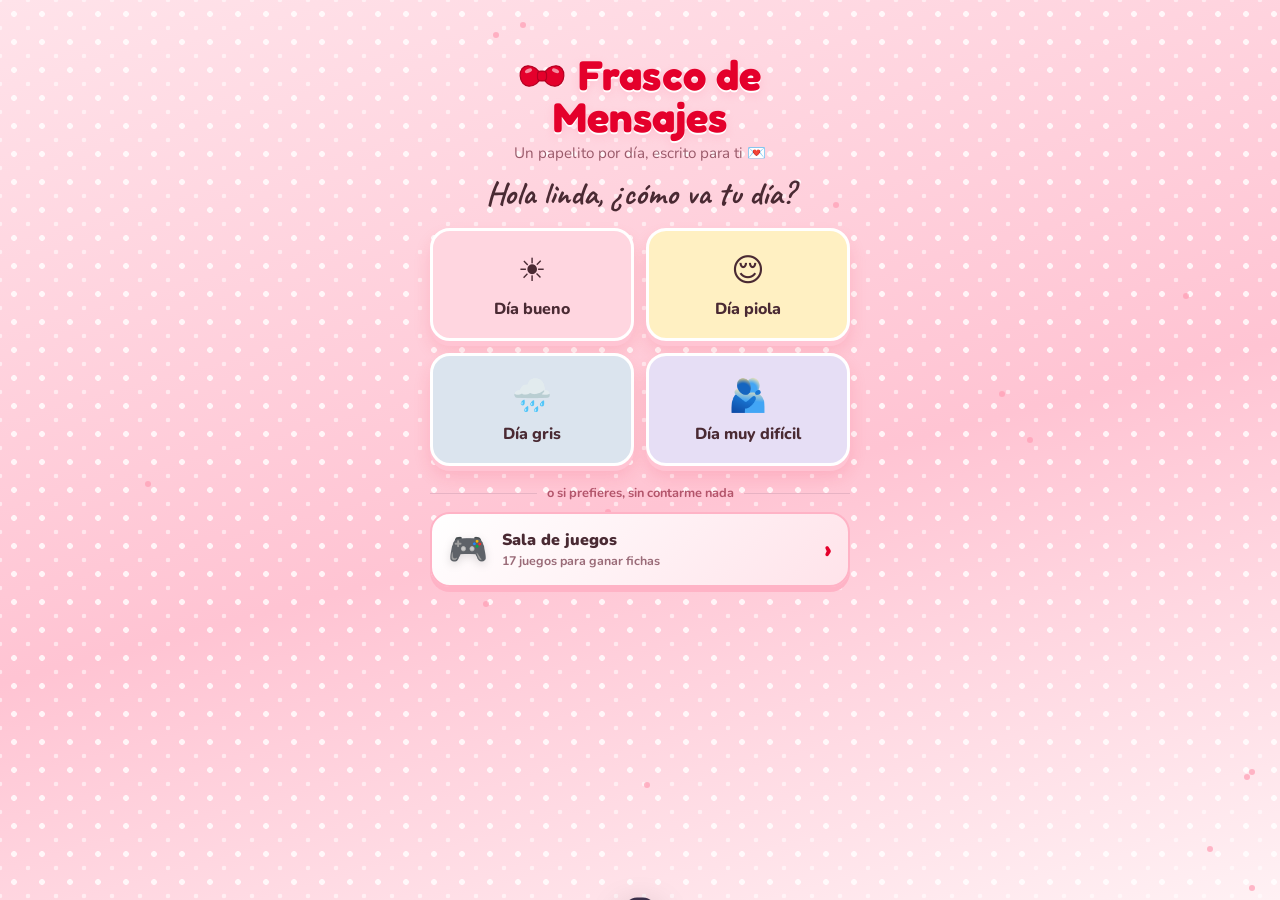
==== commit 47545045: "4 juegos nuevos: Zen de burbujas, Conecta las flores, Corta frutas, Topos Co-Authored-By: Claude Son" ====
--- a/index.html
+++ b/index.html
@@ -161,7 +161,7 @@
       <button class="mood m-dificil" onclick="elegirAnimo('dificil')"><span>🫂</span>Día muy difícil</button>
     </div>
     <p class="o-sino">o si prefieres, sin contarme nada</p>
-    <a class="atajo" href="juegos.html"><span class="atajo-em">🎮</span><span class="atajo-tx"><b>Sala de juegos</b><small>13 juegos para ganar fichas</small></span><span class="atajo-fl">›</span></a>
+    <a class="atajo" href="juegos.html"><span class="atajo-em">🎮</span><span class="atajo-tx"><b>Sala de juegos</b><small>17 juegos para ganar fichas</small></span><span class="atajo-fl">›</span></a>
   </div>
   <div id="paso2" style="display:none">
   <p class="gracias" id="gracias"></p>
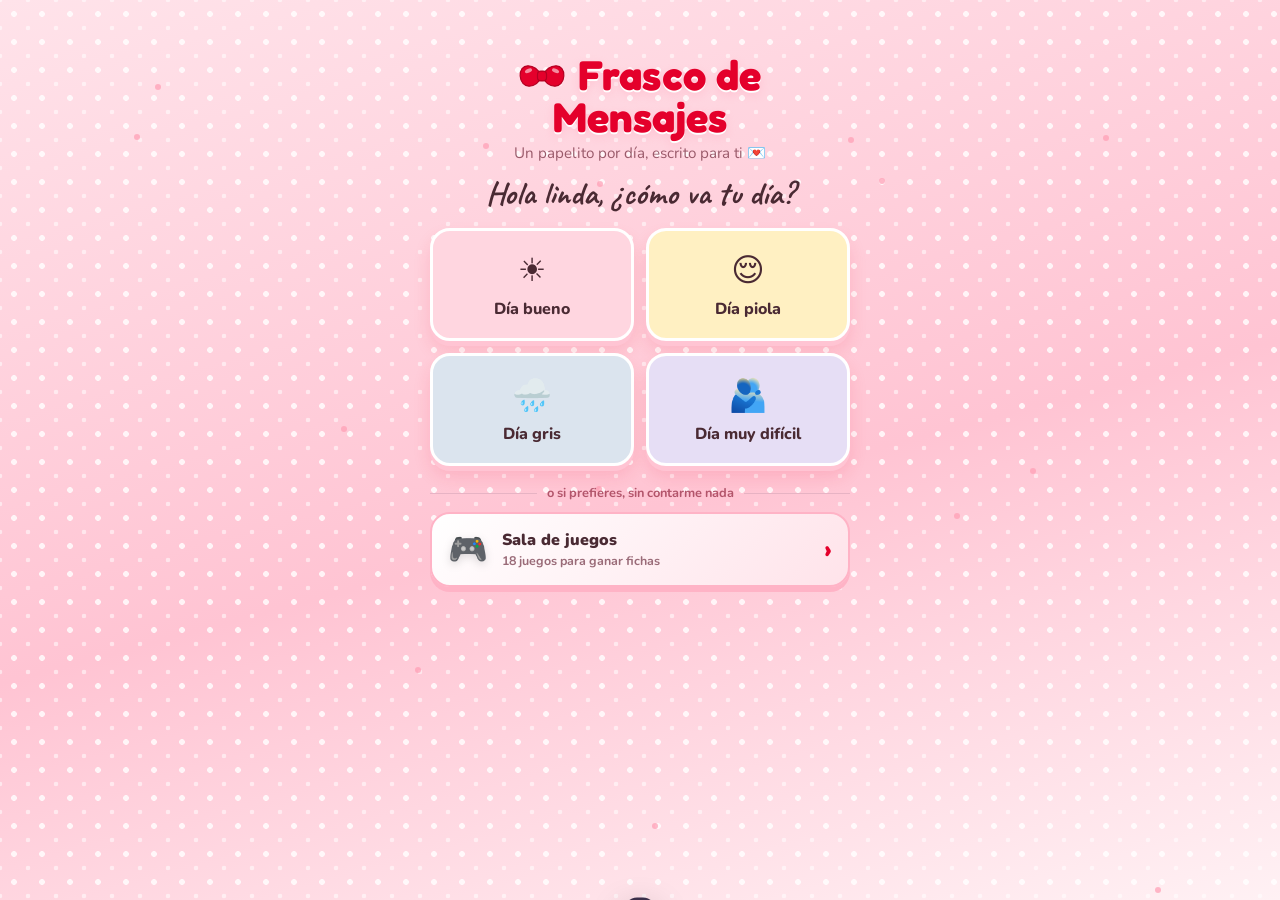
==== commit ac6d776b: "Juego 18: Ranita Cruza (estilo Frogger) Co-Authored-By: Claude Opus 5.5 <noreply@anthropic.com>" ====
--- a/index.html
+++ b/index.html
@@ -161,7 +161,7 @@
       <button class="mood m-dificil" onclick="elegirAnimo('dificil')"><span>🫂</span>Día muy difícil</button>
     </div>
     <p class="o-sino">o si prefieres, sin contarme nada</p>
-    <a class="atajo" href="juegos.html"><span class="atajo-em">🎮</span><span class="atajo-tx"><b>Sala de juegos</b><small>17 juegos para ganar fichas</small></span><span class="atajo-fl">›</span></a>
+    <a class="atajo" href="juegos.html"><span class="atajo-em">🎮</span><span class="atajo-tx"><b>Sala de juegos</b><small>18 juegos para ganar fichas</small></span><span class="atajo-fl">›</span></a>
   </div>
   <div id="paso2" style="display:none">
   <p class="gracias" id="gracias"></p>
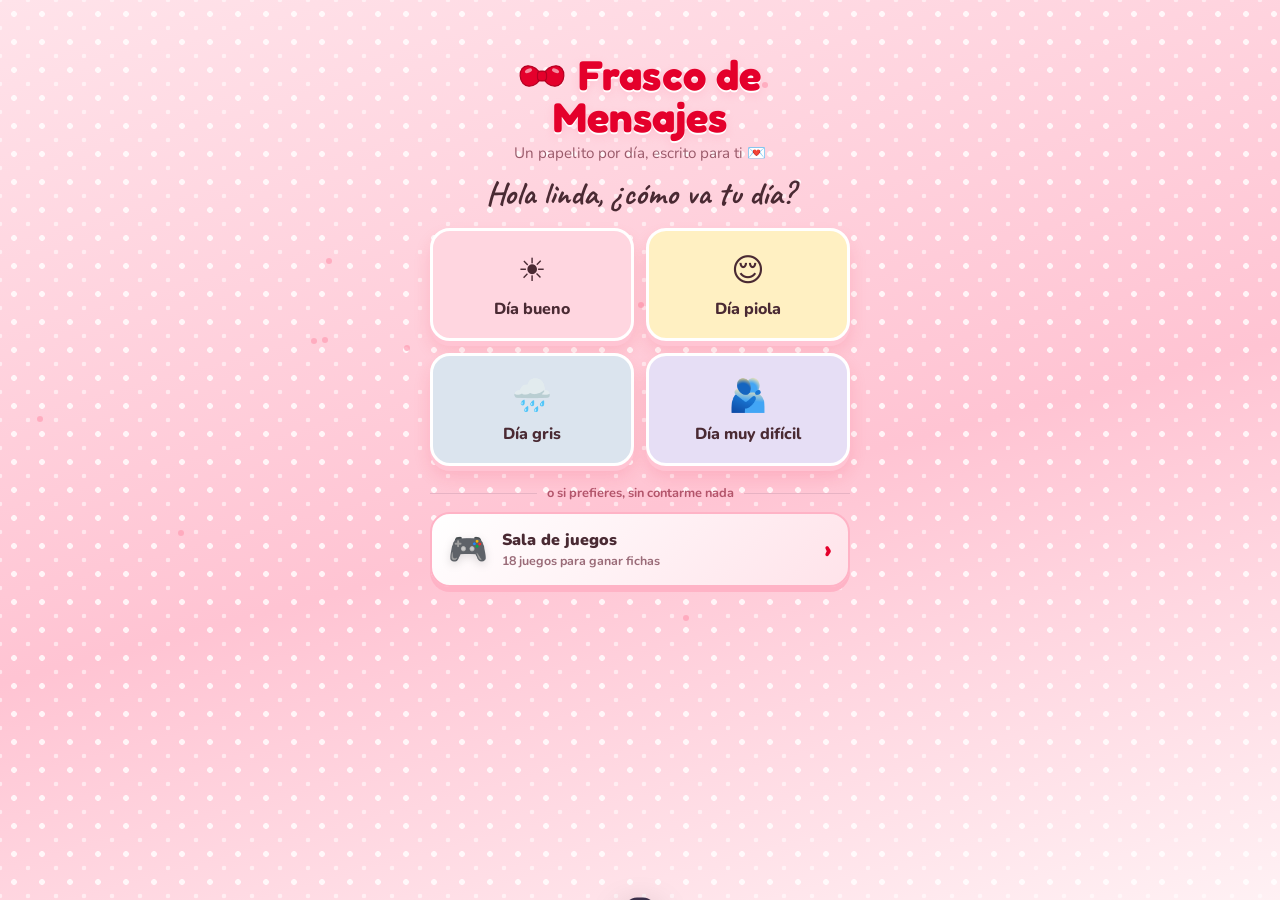
==== commit 265f3f34: "Auditoria con 10 agentes: bugs de juegos y ruleta (giro pendiente), PWA, accesibilidad, rendimiento " ====
--- a/index.html
+++ b/index.html
@@ -2,7 +2,7 @@
 <html lang="es">
 <head>
 <meta charset="UTF-8">
-<meta name="viewport" content="width=device-width, initial-scale=1">
+<meta name="viewport" content="width=device-width, initial-scale=1, viewport-fit=cover">
 <title>Frasco de Mensajes</title>
 <link rel="manifest" href="manifest.webmanifest">
 <meta name="theme-color" content="#e4002b">
@@ -19,7 +19,7 @@
   * { box-sizing:border-box; margin:0; padding:0; }
   body {
     min-height:100vh; display:block;
-    font-family:"Nunito", system-ui, sans-serif; color:var(--ink); padding:clamp(16px,6vh,56px) 16px;
+    font-family:"Nunito", system-ui, sans-serif; color:var(--ink); padding:max(clamp(16px,6vh,56px),env(safe-area-inset-top)) max(16px,env(safe-area-inset-right)) max(24px,env(safe-area-inset-bottom)) max(16px,env(safe-area-inset-left));
     background:
       radial-gradient(circle at 20% 15%, #ffd9e4 0, transparent 40%),
       radial-gradient(circle at 85% 80%, #d9e8ff 0, transparent 45%),
@@ -145,6 +145,16 @@
   .spark { position:fixed; width:6px; height:6px; border-radius:50%; background:#ffe08a; pointer-events:none;
            animation:spark 3s ease-in-out infinite; opacity:.7; z-index:0; }
   @keyframes spark { 50% { opacity:0; transform:scale(.3); } }
+  .cambiar { min-height:44px; padding:10px 14px; }
+  .link { min-height:44px; line-height:28px; margin-inline:3px; }
+  .heart { min-height:44px; }
+  .jar-wrap:focus-visible, .btn:focus-visible, .mood:focus-visible, .atajo:focus-visible, .link:focus-visible, .cambiar:focus-visible, .heart:focus-visible { outline:3px solid #e4002b; outline-offset:3px; }
+  .jar-wrap { outline-offset:6px; border-radius:24px; }
+  .note p { overflow-wrap:anywhere; }
+  @media (prefers-reduced-motion: reduce) {
+    *, *::before, *::after { animation-duration:.01ms !important; animation-iteration-count:1 !important; transition-duration:.01ms !important; }
+    .float, .spark, .glow { display:none !important; }
+  }
 </style>
 <link rel="stylesheet" href="kawaii.css">
 </head>
@@ -164,10 +174,10 @@
     <a class="atajo" href="juegos.html"><span class="atajo-em">🎮</span><span class="atajo-tx"><b>Sala de juegos</b><small>18 juegos para ganar fichas</small></span><span class="atajo-fl">›</span></a>
   </div>
   <div id="paso2" style="display:none">
-  <p class="gracias" id="gracias"></p>
+  <p class="gracias" id="gracias" role="status" aria-live="polite"></p>
   <div class="progress"><span id="cnt">0 de 0</span><div class="bar"><div id="bar"></div></div></div>
 
-  <div class="jar-wrap" id="jarWrap" onclick="abrir()" role="button" aria-label="Abrir el frasco">
+  <div class="jar-wrap" id="jarWrap" onclick="abrir()" role="button" tabindex="0" aria-label="Abrir el frasco" onkeydown="if(event.key==='Enter'||event.key===' '){event.preventDefault();abrir();}">
     <div class="glow"></div>
     <svg viewBox="0 0 230 300" aria-hidden="true">
       <defs>
@@ -209,7 +219,7 @@
   <div class="note-wrap" id="noteWrap">
     <div class="note">
       <div class="num" id="num"></div>
-      <p id="texto"></p>
+      <p id="texto" aria-live="polite"></p>
       <div class="firma">— yo ✨</div>
       <a class="btn esp" id="espBtn" style="display:none" href="#"></a>
     </div>
@@ -218,7 +228,7 @@
       <br><button class="btn" id="otroBtn" onclick="sacarOtro()">Sacar otro papelito</button>
     </div>
   </div>
-  <p class="next" id="next"></p>
+  <p class="next" id="next" aria-live="off"></p>
   <button class="cambiar" id="cambiar" onclick="cambiarAnimo()">Cambiar cómo me siento</button>
   <br><a class="link" href="juegos.html">🎮 Sala de juegos</a>
   <a class="link" href="aburrida.html">🎲 ¿Aburrida?</a>
@@ -543,6 +553,8 @@
 llenar();
 if (deHoy && deHoy.fecha === HOY) document.getElementById("hint").innerHTML = "Ya sacaste el de hoy. Tócalo para <b>volver a leerlo</b>";
 const listo = cargarPlanilla().then(llenar);
+// si ya contó cómo está hoy, saltamos directo al frasco
+if (moodDeHoy()) mostrarPaso2();
 
 let abierto = false, actual = null;
 async function abrir() {
@@ -559,6 +571,7 @@
     escribir("frasco-vistos2", vistos); escribir("frasco-hoy2", deHoy);
   }
   document.getElementById("lid").classList.add("open");
+  document.getElementById("jarWrap").setAttribute("aria-busy","true");
   setTimeout(() => {
     document.getElementById("jarWrap").style.display = "none";
     document.getElementById("hint").style.display = "none";
@@ -619,7 +632,8 @@
   const el = document.getElementById("next");
   const tick = () => {
     const man = new Date(); man.setHours(24, 0, 0, 0);
-    const s = Math.floor((man - new Date()) / 1000);
+    const s = Math.max(0, Math.floor((man - new Date()) / 1000));
+    if (s === 0) { el.textContent = "Ya hay un papelito nuevo: recarga la página 💌"; return; }
     el.textContent = `Próximo papelito en ${Math.floor(s / 3600)}h ${Math.floor(s % 3600 / 60)}min ⏳`;
   };
   tick(); setInterval(tick, 30000);
--- a/kawaii.css
+++ b/kawaii.css
@@ -66,5 +66,6 @@
 .kt-deco { position:fixed; inset:0; pointer-events:none; z-index:-1; overflow:hidden; }
 .kt-deco span { position:absolute; top:-40px; opacity:.45; animation:kt-cae linear infinite; will-change:transform; }
 @keyframes kt-cae { 0% { transform:translateY(0) rotate(-10deg); } 50% { transform:translateY(55vh) translateX(18px) rotate(12deg); } 100% { transform:translateY(112vh) translateX(-12px) rotate(-8deg); } }
+.kt-deco.pausa span { animation-play-state:paused; }
 @media (prefers-reduced-motion: reduce) { .kt-deco { display:none; } }
 .spark { background:#ff9db4 !important; }
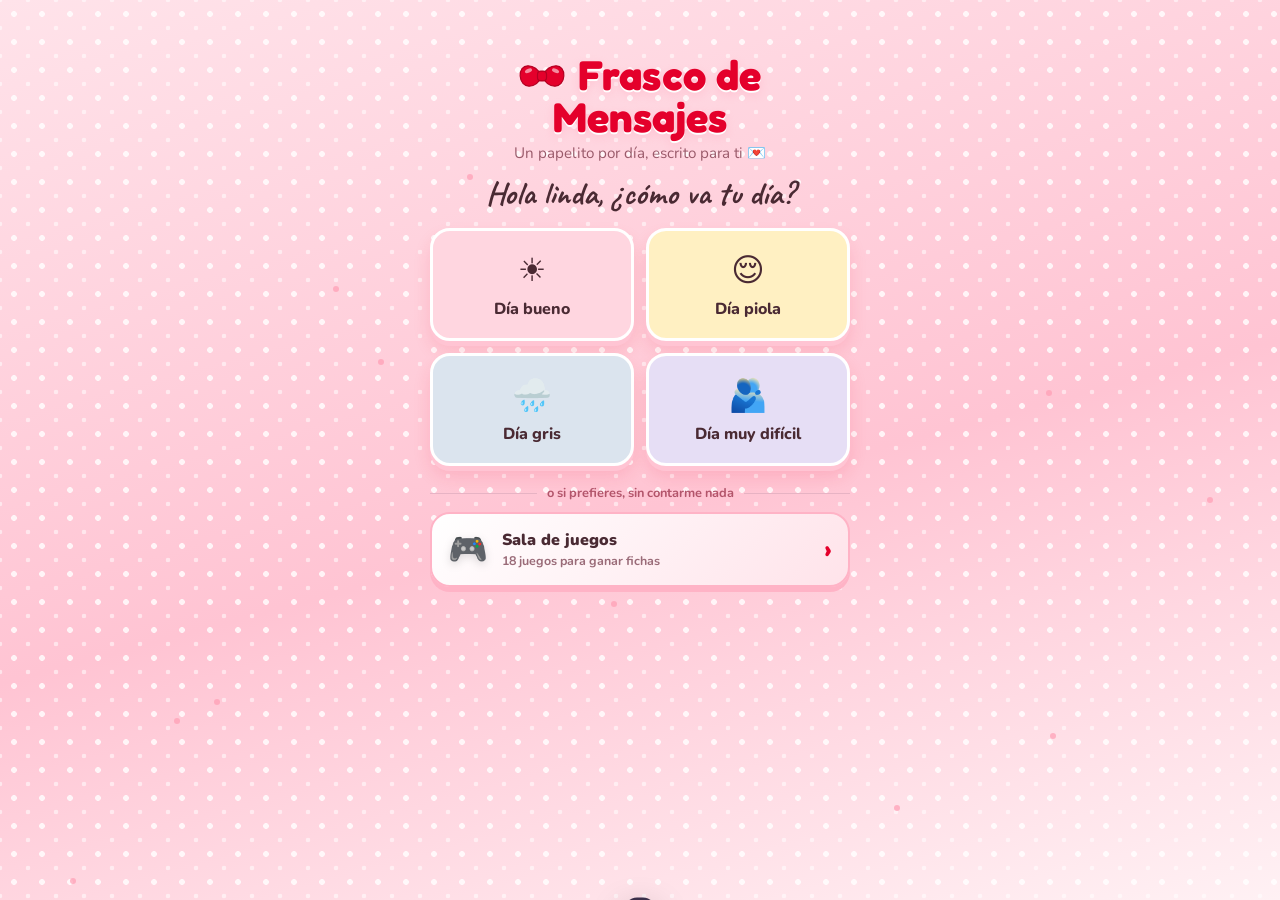
==== commit 9d183b7f: "Cierre de pendientes: fuentes locales, pausa real de timers y bucle, giro de pantalla en Zen, retos " ====
--- a/index.html
+++ b/index.html
@@ -10,8 +10,8 @@
 <meta name="apple-mobile-web-app-capable" content="yes">
 <meta name="mobile-web-app-capable" content="yes">
 <meta name="apple-mobile-web-app-title" content="Frasquito">
-<link rel="preconnect" href="https://fonts.googleapis.com">
-<link href="https://fonts.googleapis.com/css2?family=Caveat:wght@500;700&family=Nunito:wght@400;600;800&display=swap" rel="stylesheet">
+<link rel="preload" href="fuentes/nunito-latin.woff2" as="font" type="font/woff2" crossorigin>
+<link rel="stylesheet" href="fuentes.css">
 <style>
   :root {
     --ink:#3b2f4a; --soft:#7a6b8a; --accent:#e8798f; --paper:#fffaf0; --line:#efe2cc;
--- a/fuentes.css
+++ b/fuentes.css
@@ -0,0 +1,56 @@
+/* Caveat latin-ext */
+@font-face {
+  font-family: 'Caveat';
+  font-style: normal;
+  font-weight: 500 700;
+  font-display: swap;
+  src: url(fuentes/caveat-latin-ext.woff2) format('woff2');
+  unicode-range: U+0100-02BA, U+02BD-02C5, U+02C7-02CC, U+02CE-02D7, U+02DD-02FF, U+0304, U+0308, U+0329, U+1D00-1DBF, U+1E00-1E9F, U+1EF2-1EFF, U+2020, U+20A0-20AB, U+20AD-20C4, U+2113, U+2C60-2C7F, U+A720-A7FF;
+}
+/* Caveat latin */
+@font-face {
+  font-family: 'Caveat';
+  font-style: normal;
+  font-weight: 500 700;
+  font-display: swap;
+  src: url(fuentes/caveat-latin.woff2) format('woff2');
+  unicode-range: U+0000-00FF, U+0131, U+0152-0153, U+02BB-02BC, U+02C6, U+02DA, U+02DC, U+0304, U+0308, U+0329, U+2000-206F, U+20AC, U+2122, U+2191, U+2193, U+2212, U+2215, U+FEFF, U+FFFD;
+}
+/* Fredoka latin-ext */
+@font-face {
+  font-family: 'Fredoka';
+  font-style: normal;
+  font-weight: 500 700;
+  font-stretch: 100%;
+  font-display: swap;
+  src: url(fuentes/fredoka-latin-ext.woff2) format('woff2');
+  unicode-range: U+0100-02BA, U+02BD-02C5, U+02C7-02CC, U+02CE-02D7, U+02DD-02FF, U+0304, U+0308, U+0329, U+1D00-1DBF, U+1E00-1E9F, U+1EF2-1EFF, U+2020, U+20A0-20AB, U+20AD-20C4, U+2113, U+2C60-2C7F, U+A720-A7FF;
+}
+/* Fredoka latin */
+@font-face {
+  font-family: 'Fredoka';
+  font-style: normal;
+  font-weight: 500 700;
+  font-stretch: 100%;
+  font-display: swap;
+  src: url(fuentes/fredoka-latin.woff2) format('woff2');
+  unicode-range: U+0000-00FF, U+0131, U+0152-0153, U+02BB-02BC, U+02C6, U+02DA, U+02DC, U+0304, U+0308, U+0329, U+2000-206F, U+20AC, U+2122, U+2191, U+2193, U+2212, U+2215, U+FEFF, U+FFFD;
+}
+/* Nunito latin-ext */
+@font-face {
+  font-family: 'Nunito';
+  font-style: normal;
+  font-weight: 400 900;
+  font-display: swap;
+  src: url(fuentes/nunito-latin-ext.woff2) format('woff2');
+  unicode-range: U+0100-02BA, U+02BD-02C5, U+02C7-02CC, U+02CE-02D7, U+02DD-02FF, U+0304, U+0308, U+0329, U+1D00-1DBF, U+1E00-1E9F, U+1EF2-1EFF, U+2020, U+20A0-20AB, U+20AD-20C4, U+2113, U+2C60-2C7F, U+A720-A7FF;
+}
+/* Nunito latin */
+@font-face {
+  font-family: 'Nunito';
+  font-style: normal;
+  font-weight: 400 900;
+  font-display: swap;
+  src: url(fuentes/nunito-latin.woff2) format('woff2');
+  unicode-range: U+0000-00FF, U+0131, U+0152-0153, U+02BB-02BC, U+02C6, U+02DA, U+02DC, U+0304, U+0308, U+0329, U+2000-206F, U+20AC, U+2122, U+2191, U+2193, U+2212, U+2215, U+FEFF, U+FFFD;
+}
--- a/kawaii.css
+++ b/kawaii.css
@@ -1,4 +1,3 @@
-@import url("https://fonts.googleapis.com/css2?family=Fredoka:wght@500;600;700&display=swap");
 /* ───────── Tema kawaii rojo y blanco ───────── */
 :root {
   --kt-rojo:#e4002b; --kt-rojo-osc:#b30022; --kt-rosa:#ffb3c6; --kt-rosa-suave:#ffe3ea; --kt-crema:#fff8f5; --kt-amarillo:#ffd54a;
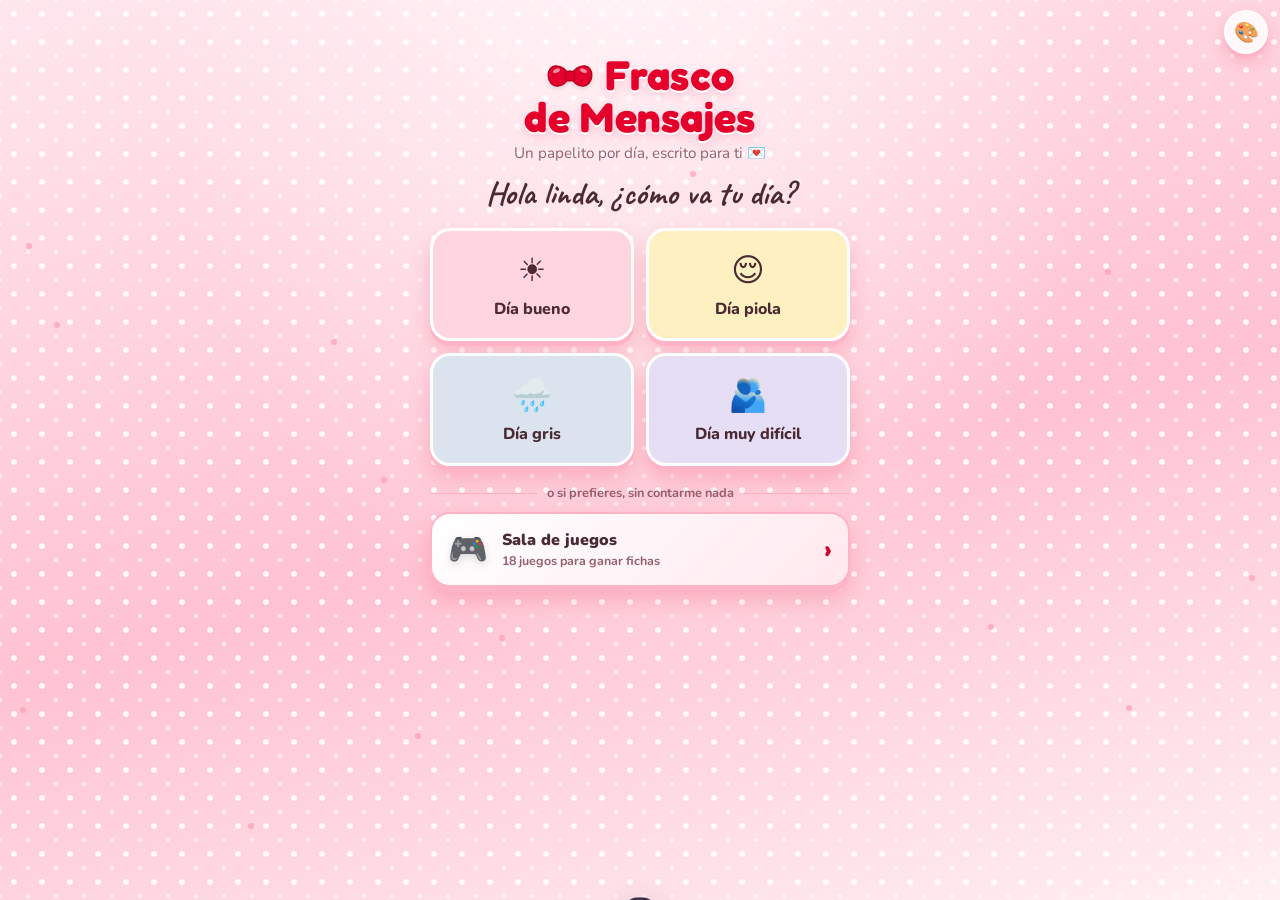
==== commit 4aa6c11d: "Rediseño: Kitty mejorado + 4 temas a elección (Sakura, Noche estrellada, Bosque menta, Atardecer) co" ====
--- a/index.html
+++ b/index.html
@@ -157,6 +157,8 @@
   }
 </style>
 <link rel="stylesheet" href="kawaii.css">
+<link rel="stylesheet" href="temas.css">
+<script src="temas.js"></script>
 </head>
 <body>
 <div class="card">
--- a/kawaii.css
+++ b/kawaii.css
@@ -1,65 +1,119 @@
-/* ───────── Tema kawaii rojo y blanco ───────── */
+/* ───────── Diseño de la app ─────────
+   Los colores viven en variables (--tm-*). Aquí están los de Kitty (el tema base);
+   temas.css cambia solo esas variables para Sakura, Noche, Bosque y Atardecer. */
 :root {
-  --kt-rojo:#e4002b; --kt-rojo-osc:#b30022; --kt-rosa:#ffb3c6; --kt-rosa-suave:#ffe3ea; --kt-crema:#fff8f5; --kt-amarillo:#ffd54a;
-  --accent:#e4002b; --ink:#4a2a33; --soft:#9a6b78;
+  --tm-acc:#e4002b; --tm-hi:#ff5272; --tm-lo:#b30022; --tm-acc-text:#d1002a;
+  --tm-line:#ffb3c6; --tm-surf:#ffffff; --tm-surf-a:rgba(255,255,255,.82); --tm-surf2:#ffe9ef; --tm-track:#f6dde4;
+  --tm-ink:#4a2a33; --tm-soft:#94606e; --tm-head:#e4002b; --tm-glow:rgba(228,0,43,.17); --tm-btnb:#ffffff;
+  --tm-tape:rgba(255,157,180,.8); --tm-paper:#fffaf5; --tm-notel:#f7dfe5; --tm-card:rgba(255,255,255,.9); --tm-ov:rgba(255,246,249,.95);
+  --tm-html:#ffd9e2; --tm-spark:#ff9db4; --tm-hs:0 2px 0 #fff, 0 5px 12px rgba(255,125,160,.35); --tm-tile-ink:#4a2a33;
+  --tm-bg:
+    radial-gradient(circle, rgba(255,255,255,.85) 2.6px, transparent 3.2px) 0 0 / 28px 28px,
+    radial-gradient(circle, rgba(255,255,255,.55) 2px, transparent 2.6px) 14px 14px / 28px 28px,
+    radial-gradient(ellipse at 50% -10%, rgba(255,255,255,.7), transparent 55%),
+    linear-gradient(165deg, #ffe7ee 0%, #ffc2d2 55%, #fff0f3 100%);
+  --tm-orn:url("data:image/svg+xml,%3Csvg%20xmlns=%22http://www.w3.org/2000/svg%22%20viewBox=%220%200%2064%2040%22%3E%3Cpath%20d=%22M32%2020C21%201%202%203%203%2020c1%2017%2020%2019%2029%200z%22%20fill=%22%23e4002b%22%20stroke=%22%23b30022%22%20stroke-width=%221.6%22%20stroke-linejoin=%22round%22/%3E%3Cpath%20d=%22M32%2020C43%201%2062%203%2061%2020c-1%2017-20%2019-29%200z%22%20fill=%22%23e4002b%22%20stroke=%22%23b30022%22%20stroke-width=%221.6%22%20stroke-linejoin=%22round%22/%3E%3Cellipse%20cx=%2214%22%20cy=%2213%22%20rx=%225%22%20ry=%222.6%22%20fill=%22%23ffffff%22%20opacity=%22.55%22%20transform=%22rotate%28-25%2014%2013%29%22/%3E%3Cellipse%20cx=%2250%22%20cy=%2213%22%20rx=%225%22%20ry=%222.6%22%20fill=%22%23ffffff%22%20opacity=%22.55%22%20transform=%22rotate%2825%2050%2013%29%22/%3E%3Crect%20x=%2226%22%20y=%2213.5%22%20width=%2212%22%20height=%2213%22%20rx=%224.5%22%20fill=%22%23e4002b%22%20stroke=%22%23b30022%22%20stroke-width=%221.6%22/%3E%3C/svg%3E");
+  --tm-orn-w:1.15em; --tm-orn-h:.72em;
+  --accent:var(--tm-acc); --ink:var(--tm-ink); --soft:var(--tm-soft); --paper:var(--tm-paper); --line:var(--tm-notel); --card:var(--tm-card);
 }
-html { background:#ffd9e2; }
+html { background:var(--tm-html); -webkit-tap-highlight-color:transparent; scrollbar-color:var(--tm-line) transparent; }
 body {
-  background:
-    radial-gradient(circle, #ffffffcc 2.6px, transparent 3.2px) 0 0 / 28px 28px,
-    radial-gradient(circle, #ffffff88 2px, transparent 2.6px) 14px 14px / 28px 28px,
-    linear-gradient(165deg, #ffe3ea 0%, #ffc4d3 55%, #fff1f4 100%) !important;
-  background-attachment: fixed !important;
-  color: var(--ink);
+  background:var(--tm-bg) !important; background-attachment:fixed !important; color:var(--tm-ink);
+  transition:background-color .5s, color .5s; -webkit-font-smoothing:antialiased; text-rendering:optimizeLegibility;
 }
+::selection { background:var(--tm-acc); color:#fff; }
+:focus-visible { outline:3px solid var(--tm-acc); outline-offset:3px; border-radius:12px; }
+
+/* títulos */
 h1, .top h1 {
-  font-family: "Fredoka", "Nunito", system-ui, sans-serif !important; font-weight:700 !important; letter-spacing:.2px;
-  color: var(--kt-rojo) !important; text-shadow: 0 2px 0 #fff, 0 4px 10px #ff9db455;
+  font-family:"Fredoka","Nunito",system-ui,sans-serif !important; font-weight:700 !important; letter-spacing:.3px;
+  color:var(--tm-head) !important; text-shadow:var(--tm-hs); text-wrap:balance;
 }
-h1::before { content:""; display:inline-block; width:1.15em; height:.72em; margin-right:.28em; vertical-align:-.02em;
-  background:url("data:image/svg+xml,%3Csvg%20xmlns=%22http://www.w3.org/2000/svg%22%20viewBox=%220%200%2064%2040%22%3E%3Cpath%20d=%22M32%2020C21%201%202%203%203%2020c1%2017%2020%2019%2029%200z%22%20fill=%22%23e4002b%22%20stroke=%22%23b30022%22%20stroke-width=%221.6%22%20stroke-linejoin=%22round%22/%3E%3Cpath%20d=%22M32%2020C43%201%2062%203%2061%2020c-1%2017-20%2019-29%200z%22%20fill=%22%23e4002b%22%20stroke=%22%23b30022%22%20stroke-width=%221.6%22%20stroke-linejoin=%22round%22/%3E%3Cellipse%20cx=%2214%22%20cy=%2213%22%20rx=%225%22%20ry=%222.6%22%20fill=%22%23ffffff%22%20opacity=%22.55%22%20transform=%22rotate%28-25%2014%2013%29%22/%3E%3Cellipse%20cx=%2250%22%20cy=%2213%22%20rx=%225%22%20ry=%222.6%22%20fill=%22%23ffffff%22%20opacity=%22.55%22%20transform=%22rotate%2825%2050%2013%29%22/%3E%3Crect%20x=%2226%22%20y=%2213.5%22%20width=%2212%22%20height=%2213%22%20rx=%224.5%22%20fill=%22%23e4002b%22%20stroke=%22%23b30022%22%20stroke-width=%221.6%22/%3E%3C/svg%3E") center / contain no-repeat; }
-.top h1::before { width:1em; height:.62em; }
-h2 { font-family:"Fredoka","Caveat",cursive; }
-.sub { color:#9a5a6a; }
+h1::before { content:""; display:inline-block; width:var(--tm-orn-w); height:var(--tm-orn-h); margin-right:.28em; vertical-align:-.03em;
+  background:var(--tm-orn) center / contain no-repeat; filter:drop-shadow(0 2px 2px rgba(0,0,0,.12)); }
+.top h1::before { width:calc(var(--tm-orn-w) * .87); height:calc(var(--tm-orn-h) * .87); }
+h2 { font-family:"Fredoka","Caveat",cursive; color:var(--tm-ink); }
+.sub { color:var(--tm-soft); }
 
-/* botones principales */
-.btn:not(.alt):not(.oro):not(.listo), .dado, .hub, .mood, button.small:not(.alt) {
-  --x:0;
+/* botones: relieve, brillo arriba y se hunden al tocar */
+.btn:not(.alt):not(.oro):not(.listo), .dado {
+  background:linear-gradient(180deg, rgba(255,255,255,.34), rgba(255,255,255,0) 46%), linear-gradient(180deg, var(--tm-hi), var(--tm-acc)) !important;
+  color:#fff !important; border:2px solid var(--tm-btnb) !important; text-shadow:0 1px 2px rgba(0,0,0,.25);
+  box-shadow:0 6px 0 var(--tm-lo), 0 12px 20px var(--tm-glow) !important;
+  font-family:"Fredoka","Nunito",sans-serif; letter-spacing:.3px; transition:transform .12s, box-shadow .12s, filter .2s;
 }
-.btn:not(.alt):not(.oro):not(.listo) {
-  background:linear-gradient(180deg,#ff4f6e,#e4002b) !important; color:#fff !important;
-  box-shadow:0 6px 0 #b30022, 0 10px 18px #e4002b44 !important; border:2px solid #fff !important;
-  font-family:"Fredoka","Nunito",sans-serif; letter-spacing:.2px;
+.btn:not(.alt):not(.oro):not(.listo):hover, .dado:hover { filter:brightness(1.06); transform:translateY(-1px); }
+.btn:not(.alt):not(.oro):not(.listo):active, .dado:active { transform:translateY(4px) !important; box-shadow:0 2px 0 var(--tm-lo), 0 5px 10px var(--tm-glow) !important; }
+.dado { border-width:3px !important; box-shadow:0 8px 0 var(--tm-lo), 0 16px 26px var(--tm-glow) !important; font-family:"Fredoka",sans-serif; }
+.btn.alt { background:var(--tm-surf) !important; color:var(--tm-acc-text) !important; border:2px solid var(--tm-line) !important; box-shadow:0 4px 0 var(--tm-line) !important; font-weight:800; }
+.btn.alt:active { transform:translateY(3px); box-shadow:0 1px 0 var(--tm-line) !important; }
+.link, .atajo { border:2px solid var(--tm-line); transition:transform .15s, box-shadow .15s; }
+.link { background:var(--tm-surf-a) !important; color:var(--tm-acc-text) !important; font-weight:800; backdrop-filter:blur(6px); }
+.link:hover { transform:translateY(-2px); }
+.atajo { background:linear-gradient(135deg,var(--tm-surf),var(--tm-surf2)) !important; box-shadow:0 5px 0 var(--tm-line), 0 12px 22px var(--tm-glow) !important; color:var(--tm-ink) !important; }
+.atajo-fl { color:var(--tm-acc-text) !important; }
+.atajo-tx small { color:var(--tm-soft) !important; }
+.cambiar, .o-sino { color:var(--tm-soft) !important; }
+.o-sino::before, .o-sino::after { background:var(--tm-line) !important; }
+
+/* tarjetas de ánimo, juegos y opciones: brillo, relieve y se levantan al pasar */
+.mood, .game, .opt {
+  border:3px solid var(--tm-btnb) !important; box-shadow:0 5px 0 var(--tm-line), 0 12px 22px var(--tm-glow) !important;
+  color:var(--tm-tile-ink); background-clip:padding-box; position:relative;
 }
-.btn:not(.alt):not(.oro):not(.listo):active { transform:translateY(4px) !important; box-shadow:0 2px 0 #b30022, 0 4px 10px #e4002b44 !important; }
-.btn.alt { background:#fff !important; color:var(--kt-rojo) !important; border:2px solid var(--kt-rosa) !important; box-shadow:0 4px 0 var(--kt-rosa) !important; }
-.link, .atajo { border:2px solid var(--kt-rosa); }
-.cambiar { color:#b3556b !important; }
-.link { background:#fff !important; color:var(--kt-rojo) !important; font-weight:800; }
-.atajo { background:linear-gradient(135deg,#fff,#ffe3ea) !important; box-shadow:0 5px 0 var(--kt-rosa) !important; }
-.atajo-fl { color:var(--kt-rojo) !important; }
-.o-sino { color:#b3556b; }
+.mood:hover, .game:hover, .opt:hover { transform:translateY(-4px) rotate(-.4deg) !important; }
+.mood:active, .game:active, .opt:active { transform:translateY(2px) scale(.98) !important; box-shadow:0 2px 0 var(--tm-line), 0 5px 10px var(--tm-glow) !important; }
+.mood b, .mood small, .game b, .game small, .opt, .opt small, .opt b { color:var(--tm-tile-ink); }
+.game b { font-family:"Fredoka","Nunito",sans-serif; }
+.opt small, .game small { opacity:.78; }
 
-/* ánimo, tarjetas y juegos */
-.mood { border:3px solid #fff !important; box-shadow:0 5px 0 #ffc4d3, 0 10px 18px #e4002b1f !important; }
-.game { border:3px solid #fff; box-shadow:0 5px 0 #ffc4d3, 0 10px 18px #e4002b1f !important; }
-.game b { font-family:"Fredoka","Nunito",sans-serif; }
-.chip, .progress, .prog, .hud, .barraJuego { border:2px solid #fff; }
-.prog .bar div, .progress .bar div, #progBar, #bar { background:linear-gradient(90deg,#ff8fa8,#e4002b) !important; }
-.chip.oro { color:var(--kt-rojo) !important; }
-.opt, .f.on { }
-.f.on { background:var(--kt-rojo) !important; box-shadow:0 5px 0 var(--kt-rojo-osc) !important; }
-.dado { background:linear-gradient(180deg,#ff4f6e,#e4002b) !important; border:3px solid #fff !important; box-shadow:0 7px 0 #b30022 !important; font-family:"Fredoka",sans-serif; }
+/* fichas, progreso y barras */
+.chip, .progress, .prog, .hud, .barraJuego, .top .volver { border:2px solid var(--tm-btnb); background:var(--tm-surf-a) !important; color:var(--tm-ink); backdrop-filter:blur(8px); }
+.chip.oro { color:var(--tm-acc-text) !important; }
+.prog .bar, .progress .bar { background:var(--tm-track) !important; }
+.prog .bar div, .progress .bar div, #progBar, #bar { background:linear-gradient(90deg,var(--tm-hi),var(--tm-acc)) !important; box-shadow:0 0 10px var(--tm-glow); }
+.buscar { background:var(--tm-surf-a) !important; color:var(--tm-ink) !important; border:2px solid var(--tm-btnb) !important; }
+.buscar::placeholder { color:var(--tm-soft); }
+.f { background:var(--tm-surf-a) !important; color:var(--tm-soft) !important; border:2px solid var(--tm-btnb) !important; }
+.f.on { background:var(--tm-acc) !important; color:#fff !important; box-shadow:0 5px 0 var(--tm-lo) !important; }
 
-/* papelito, cupón y notas */
-.note { border:3px solid #fff; box-shadow:0 14px 30px #e4002b22 !important; }
-.note::before { background:#ff9db4cc !important; }
-.cupon { border-color:var(--kt-rojo) !important; background:linear-gradient(135deg,#fff,#ffeef2) !important; }
-.cupon .c { background:var(--kt-rojo) !important; }
-.pointer { border-top-color:var(--kt-rojo) !important; }
-.hub { color:var(--kt-rojo) !important; border:3px solid var(--kt-rosa) !important; }
-.plato, .idea, .elegir { border:3px solid #fff; box-shadow:0 12px 28px #e4002b1f !important; }
-.tag, .estado { }
+/* papelito, cupón y paneles */
+.note { border:3px solid var(--tm-btnb); box-shadow:0 1px 0 #fff inset, 0 18px 36px var(--tm-glow) !important; }
+.note::before { background:var(--tm-tape) !important; }
+.cupon { border-color:var(--tm-acc) !important; background:linear-gradient(135deg,var(--tm-surf),var(--tm-surf2)) !important; color:var(--tm-ink); }
+.cupon .c { background:var(--tm-acc) !important; color:#fff !important; }
+.pointer { border-top-color:var(--tm-acc) !important; filter:drop-shadow(0 3px 3px rgba(0,0,0,.25)); }
+.hub { background:var(--tm-surf) !important; color:var(--tm-acc-text) !important; border:3px solid var(--tm-line) !important; font-family:"Fredoka",sans-serif; }
+.plato, .idea, .elegir, .repe, .resp, .hambre {
+  background:var(--tm-surf) !important; color:var(--tm-ink); border:3px solid var(--tm-btnb);
+  box-shadow:0 1px 0 #fff inset, 0 16px 34px var(--tm-glow) !important;
+}
+.plato .tag, .idea .tag { background:var(--tm-surf2) !important; color:var(--tm-soft) !important; }
+.idea p, .plato p { color:var(--tm-ink); opacity:.88; }
+.mis li { background:var(--tm-surf-a) !important; color:var(--tm-ink); }
+.aviso-act { background:var(--tm-surf2) !important; color:var(--tm-ink); border-left-color:var(--tm-acc) !important; }
+.heart:not(.on) { background:var(--tm-surf) !important; border-color:var(--tm-line) !important; }
+textarea { background:var(--tm-surf) !important; color:var(--tm-ink) !important; border-color:var(--tm-line) !important; }
+.ov { background:var(--tm-ov) !important; }
+.btn.alt { }
+.spark { background:var(--tm-spark) !important; }
+
+/* el moño y la etiqueta del frasco toman el color del tema */
+.jar-wrap svg [fill="#e4002b"] { fill:var(--tm-acc); }
+.jar-wrap svg [stroke="#e4002b"] { stroke:var(--tm-acc); }
+.jar-wrap svg [stroke="#b30022"] { stroke:var(--tm-lo); }
+
+/* aparición escalonada al abrir cada pantalla */
+@keyframes tm-in { from { opacity:0; transform:translateY(14px) scale(.97); } }
+@media (prefers-reduced-motion: no-preference) {
+  .moods .mood, #grid .game, .opts .opt { animation:tm-in .55s cubic-bezier(.2,.9,.3,1) backwards; }
+  .moods .mood:nth-child(2), #grid .game:nth-child(2), .opts .opt:nth-child(2) { animation-delay:.05s; }
+  .moods .mood:nth-child(3), #grid .game:nth-child(3), .opts .opt:nth-child(3) { animation-delay:.1s; }
+  .moods .mood:nth-child(4), #grid .game:nth-child(4), .opts .opt:nth-child(4) { animation-delay:.15s; }
+  #grid .game:nth-child(n+5), .opts .opt:nth-child(n+5) { animation-delay:.2s; }
+  #grid .game:nth-child(n+9) { animation-delay:.28s; }
+  #grid .game:nth-child(n+13) { animation-delay:.36s; }
+}
 
 /* decoración que cae despacito */
 .kt-deco { position:fixed; inset:0; pointer-events:none; z-index:-1; overflow:hidden; }
@@ -67,4 +121,33 @@
 @keyframes kt-cae { 0% { transform:translateY(0) rotate(-10deg); } 50% { transform:translateY(55vh) translateX(18px) rotate(12deg); } 100% { transform:translateY(112vh) translateX(-12px) rotate(-8deg); } }
 .kt-deco.pausa span { animation-play-state:paused; }
 @media (prefers-reduced-motion: reduce) { .kt-deco { display:none; } }
-.spark { background:#ff9db4 !important; }
+
+/* botón y hoja para cambiar de tema */
+.tm-btn { position:fixed; z-index:30; top:calc(10px + env(safe-area-inset-top, 0px)); right:calc(12px + env(safe-area-inset-right, 0px));
+  width:44px; height:44px; border-radius:50%; border:2px solid var(--tm-btnb); background:var(--tm-surf-a); color:var(--tm-ink); font-size:1.25rem; cursor:pointer;
+  box-shadow:0 4px 0 var(--tm-line), 0 8px 16px var(--tm-glow); backdrop-filter:blur(8px); display:grid; place-items:center; transition:transform .15s; }
+.tm-btn:hover { transform:rotate(-12deg) scale(1.06); }
+.tm-btn:active { transform:scale(.92); }
+.tm-btn.abajo { top:auto; bottom:calc(14px + env(safe-area-inset-bottom, 0px)); }
+.tm-btn.oculto { display:none; }
+.tm-velo { position:fixed; inset:0; z-index:90; background:rgba(40,20,30,.45); display:flex; align-items:flex-end; justify-content:center; animation:tm-fade .25s; backdrop-filter:blur(3px); }
+.tm-hoja { width:min(520px,100%); background:var(--tm-surf); color:var(--tm-ink); border-radius:28px 28px 0 0; padding:20px 18px calc(22px + env(safe-area-inset-bottom, 0px));
+  box-shadow:0 -12px 40px rgba(0,0,0,.25); animation:tm-sube .35s cubic-bezier(.2,.9,.3,1); max-height:88dvh; overflow:auto; }
+.tm-hoja h3 { font-family:"Fredoka",sans-serif; font-size:1.35rem; color:var(--tm-head); text-align:center; }
+.tm-hoja p { text-align:center; color:var(--tm-soft); font-size:.88rem; margin:4px 0 14px; }
+.tm-grid { display:grid; grid-template-columns:1fr 1fr; gap:11px; }
+.tm-op { border:3px solid transparent; border-radius:20px; padding:0; background:var(--tm-surf2); cursor:pointer; text-align:left; font:inherit; color:var(--tm-ink);
+  overflow:hidden; box-shadow:0 4px 0 var(--tm-line); transition:transform .15s; }
+.tm-op:hover { transform:translateY(-3px); }
+.tm-op:active { transform:scale(.97); }
+.tm-op[aria-pressed="true"] { border-color:var(--tm-acc); box-shadow:0 4px 0 var(--tm-acc), 0 10px 20px var(--tm-glow); }
+.tm-prev { height:78px; position:relative; display:flex; align-items:flex-start; justify-content:center; padding-top:9px; font-size:1.9rem; }
+.tm-prev i { position:absolute; width:13px; height:13px; border-radius:50%; bottom:9px; border:2px solid rgba(255,255,255,.85); box-shadow:0 1px 3px rgba(0,0,0,.2); }
+.tm-prev i:nth-child(2) { left:calc(50% - 20px); } .tm-prev i:nth-child(3) { left:calc(50% - 6px); } .tm-prev i:nth-child(4) { left:calc(50% + 8px); }
+.tm-nom { padding:8px 11px 10px; display:block; }
+.tm-nom b { display:block; font-family:"Fredoka",sans-serif; font-size:1rem; }
+.tm-nom small { color:var(--tm-soft); font-size:.74rem; line-height:1.25; display:block; }
+.tm-ok { margin-top:16px; width:100%; }
+@keyframes tm-fade { from { opacity:0; } }
+@keyframes tm-sube { from { transform:translateY(60px); opacity:0; } }
+@media (prefers-reduced-motion: reduce) { .tm-velo, .tm-hoja { animation:none; } }
--- a/temas.css
+++ b/temas.css
@@ -0,0 +1,85 @@
+/* ───────── Temas de color ─────────
+   Kitty es el tema base (kawaii.css). Aquí solo se cambian las variables de cada tema. */
+
+/* 🌸 Sakura: rosa pastel y crema, delicado */
+html[data-tema="sakura"] {
+  --tm-acc:#dd5a86; --tm-hi:#ff8db3; --tm-lo:#ad3f68; --tm-acc-text:#c43d6f; --tm-line:#f9c6d9; --tm-surf:#fffdfd; --tm-surf-a:rgba(255,253,253,.84);
+  --tm-surf2:#fff0f5; --tm-track:#f7e1ea; --tm-ink:#4b2a3a; --tm-soft:#8d6376; --tm-head:#cf3f72; --tm-glow:rgba(221,90,134,.2); --tm-btnb:#ffffff;
+  --tm-tape:rgba(255,190,212,.85); --tm-paper:#fffaf8; --tm-notel:#f9e3ea; --tm-ov:rgba(255,248,250,.95); --tm-html:#ffe3ee; --tm-spark:#ffb3cd;
+  --tm-hs:0 2px 0 #fff, 0 6px 14px rgba(221,90,134,.28); --tm-tile-ink:#4b2a3a;
+  --tm-bg: radial-gradient(ellipse at 15% 0%, rgba(255,255,255,.9), transparent 50%), radial-gradient(ellipse at 100% 100%, rgba(255,214,230,.8), transparent 55%),
+    radial-gradient(circle, rgba(255,255,255,.7) 1.6px, transparent 2.2px) 0 0 / 34px 34px, linear-gradient(170deg,#fff5f8 0%,#ffe2ee 60%,#fff0f6 100%);
+  --tm-orn:url("data:image/svg+xml,%3Csvg%20xmlns='http://www.w3.org/2000/svg'%20viewBox='0%200%2040%2040'%3E%3Cg%20fill='%23ffb3cd'%20stroke='%23e0668f'%20stroke-width='1.2'%3E%3Cellipse%20cx='20'%20cy='9.5'%20rx='5.6'%20ry='8.2'%20transform='rotate(0%2020%2020)'/%3E%3Cellipse%20cx='20'%20cy='9.5'%20rx='5.6'%20ry='8.2'%20transform='rotate(72%2020%2020)'/%3E%3Cellipse%20cx='20'%20cy='9.5'%20rx='5.6'%20ry='8.2'%20transform='rotate(144%2020%2020)'/%3E%3Cellipse%20cx='20'%20cy='9.5'%20rx='5.6'%20ry='8.2'%20transform='rotate(216%2020%2020)'/%3E%3Cellipse%20cx='20'%20cy='9.5'%20rx='5.6'%20ry='8.2'%20transform='rotate(288%2020%2020)'/%3E%3C/g%3E%3Ccircle%20cx='20'%20cy='20'%20r='4.2'%20fill='%23ffe066'%20stroke='%23e6b800'%20stroke-width='1'/%3E%3C/svg%3E"); --tm-orn-w:1em; --tm-orn-h:1em;
+}
+
+/* 🌙 Noche estrellada: oscuro, morado y azul, con estrellas */
+html[data-tema="noche"] {
+  color-scheme:dark;
+  --tm-acc:#7f6dff; --tm-hi:#a898ff; --tm-lo:#4c3ccb; --tm-acc-text:#c3b8ff; --tm-line:#3a3470; --tm-surf:#221e44; --tm-surf-a:rgba(34,30,68,.82);
+  --tm-surf2:#2c2758; --tm-track:#352f66; --tm-ink:#efeaff; --tm-soft:#a9a2d8; --tm-head:#ddd5ff; --tm-glow:rgba(127,109,255,.28); --tm-btnb:#3d3777;
+  --tm-tape:rgba(150,130,255,.55); --tm-paper:#2a2552; --tm-notel:#383273; --tm-ov:rgba(20,18,44,.95); --tm-html:#14122c; --tm-spark:#c3b8ff;
+  --tm-hs:0 0 18px rgba(150,130,255,.65), 0 2px 0 rgba(0,0,0,.35); --tm-tile-ink:#2d2150; --tm-card:rgba(34,30,68,.88);
+  --tm-bg:
+    radial-gradient(circle at 8% 12%, rgba(255,255,255,0.9) 1.4px, transparent 2.4px),
+    radial-gradient(circle at 22% 6%, rgba(255,255,255,0.7) 1px, transparent 2px),
+    radial-gradient(circle at 35% 18%, rgba(255,255,255,0.95) 1.6px, transparent 2.6px),
+    radial-gradient(circle at 48% 9%, rgba(255,255,255,0.6) 1px, transparent 2px),
+    radial-gradient(circle at 62% 15%, rgba(255,255,255,0.85) 1.4px, transparent 2.4px),
+    radial-gradient(circle at 78% 7%, rgba(255,255,255,0.8) 1.2px, transparent 2.2px),
+    radial-gradient(circle at 91% 19%, rgba(255,255,255,0.9) 1.6px, transparent 2.6px),
+    radial-gradient(circle at 14% 34%, rgba(255,255,255,0.6) 1px, transparent 2px),
+    radial-gradient(circle at 29% 41%, rgba(255,255,255,0.8) 1.4px, transparent 2.4px),
+    radial-gradient(circle at 44% 30%, rgba(255,255,255,0.6) 1px, transparent 2px),
+    radial-gradient(circle at 58% 38%, rgba(255,255,255,0.9) 1.6px, transparent 2.6px),
+    radial-gradient(circle at 73% 33%, rgba(255,255,255,0.7) 1px, transparent 2px),
+    radial-gradient(circle at 88% 42%, rgba(255,255,255,0.8) 1.4px, transparent 2.4px),
+    radial-gradient(circle at 6% 58%, rgba(255,255,255,0.8) 1.4px, transparent 2.4px),
+    radial-gradient(circle at 20% 66%, rgba(255,255,255,0.6) 1px, transparent 2px),
+    radial-gradient(circle at 37% 60%, rgba(255,255,255,0.9) 1.6px, transparent 2.6px),
+    radial-gradient(circle at 52% 70%, rgba(255,255,255,0.6) 1px, transparent 2px),
+    radial-gradient(circle at 67% 63%, rgba(255,255,255,0.8) 1.4px, transparent 2.4px),
+    radial-gradient(circle at 83% 69%, rgba(255,255,255,0.7) 1px, transparent 2px),
+    radial-gradient(circle at 95% 57%, rgba(255,255,255,0.9) 1.6px, transparent 2.6px),
+    radial-gradient(circle at 11% 86%, rgba(255,255,255,0.6) 1px, transparent 2px),
+    radial-gradient(circle at 26% 92%, rgba(255,255,255,0.8) 1.4px, transparent 2.4px),
+    radial-gradient(circle at 46% 84%, rgba(255,255,255,0.6) 1px, transparent 2px),
+    radial-gradient(circle at 61% 93%, rgba(255,255,255,0.9) 1.6px, transparent 2.6px),
+    radial-gradient(circle at 79% 88%, rgba(255,255,255,0.7) 1px, transparent 2px),
+    radial-gradient(circle at 92% 95%, rgba(255,255,255,0.8) 1.4px, transparent 2.4px),
+    radial-gradient(ellipse at 80% 0%, rgba(127,109,255,.35), transparent 55%), radial-gradient(ellipse at 0% 100%, rgba(255,120,190,.18), transparent 55%),
+    linear-gradient(175deg,#16143a 0%,#1d1850 55%,#0f1230 100%);
+  --tm-orn:url("data:image/svg+xml,%3Csvg%20xmlns='http://www.w3.org/2000/svg'%20viewBox='0%200%2040%2040'%3E%3Cpath%20d='M27%205a15%2015%200%201%200%209%2022A12.5%2012.5%200%200%201%2027%205z'%20fill='%23ffe9a8'%20stroke='%23e8c25a'%20stroke-width='1.4'%20stroke-linejoin='round'/%3E%3Cpath%20d='M33%206l1.2%203%203%201.2-3%201.2L33%2014l-1.2-2.6-3-1.2%203-1.2z'%20fill='%23fff6d0'/%3E%3Ccircle%20cx='12'%20cy='10'%20r='1.4'%20fill='%23b7a8ff'/%3E%3C/svg%3E"); --tm-orn-w:.95em; --tm-orn-h:.95em;
+}
+
+/* 🍃 Bosque menta: verdes suaves y crema */
+html[data-tema="bosque"] {
+  --tm-acc:#2c9965; --tm-hi:#55c98f; --tm-lo:#1c6f47; --tm-acc-text:#1f7d50; --tm-line:#bfe6d0; --tm-surf:#fcfffd; --tm-surf-a:rgba(252,255,253,.84);
+  --tm-surf2:#ecf9f1; --tm-track:#d8efe2; --tm-ink:#1f3b2e; --tm-soft:#5b806c; --tm-head:#1f8a58; --tm-glow:rgba(44,153,101,.2); --tm-btnb:#ffffff;
+  --tm-tape:rgba(150,220,180,.8); --tm-paper:#fbfff9; --tm-notel:#dcefe3; --tm-ov:rgba(245,255,249,.95); --tm-html:#d9f2e4; --tm-spark:#8fe0b4;
+  --tm-hs:0 2px 0 #fff, 0 6px 14px rgba(44,153,101,.25); --tm-tile-ink:#1f3b2e;
+  --tm-bg: radial-gradient(ellipse at 10% 0%, rgba(255,255,255,.85), transparent 50%), radial-gradient(ellipse at 100% 90%, rgba(120,214,160,.45), transparent 55%),
+    radial-gradient(circle, rgba(255,255,255,.55) 1.8px, transparent 2.4px) 0 0 / 30px 30px, linear-gradient(170deg,#f1fff6 0%,#cdeedb 60%,#e6f9ee 100%);
+  --tm-orn:url("data:image/svg+xml,%3Csvg%20xmlns='http://www.w3.org/2000/svg'%20viewBox='0%200%2040%2040'%3E%3Cpath%20d='M20%2036C8%2030%205%2016%208%206c10%201%2018%208%2012%2030z'%20fill='%236fd49b'%20stroke='%232f9e6a'%20stroke-width='1.5'%20stroke-linejoin='round'/%3E%3Cpath%20d='M20%2036c-2-12%204-23%2014-26%203%2010-3%2022-14%2026z'%20fill='%239be3b9'%20stroke='%232f9e6a'%20stroke-width='1.5'%20stroke-linejoin='round'/%3E%3Cpath%20d='M20%2036V16'%20stroke='%232f9e6a'%20stroke-width='1.4'%20stroke-linecap='round'%20fill='none'/%3E%3C/svg%3E"); --tm-orn-w:1em; --tm-orn-h:1em;
+}
+
+/* 🌅 Atardecer: naranja, rosa y violeta */
+html[data-tema="atardecer"] {
+  --tm-acc:#ee5f33; --tm-hi:#ff9558; --tm-lo:#b83f1a; --tm-acc-text:#cc4a22; --tm-line:#ffcdb6; --tm-surf:#fffaf6; --tm-surf-a:rgba(255,250,246,.86);
+  --tm-surf2:#ffeee2; --tm-track:#f8dccf; --tm-ink:#4a2530; --tm-soft:#94606a; --tm-head:#c23f44; --tm-glow:rgba(238,95,51,.22); --tm-btnb:#ffffff;
+  --tm-tape:rgba(255,170,130,.8); --tm-paper:#fffaf5; --tm-notel:#f8e1d6; --tm-ov:rgba(255,246,240,.95); --tm-html:#ffc7b0; --tm-spark:#ffb27a;
+  --tm-hs:0 2px 0 rgba(255,255,255,.9), 0 6px 14px rgba(238,95,51,.3); --tm-tile-ink:#4a2530;
+  --tm-bg: radial-gradient(ellipse at 50% 0%, rgba(255,236,170,.85), transparent 55%), radial-gradient(circle, rgba(255,255,255,.35) 1.8px, transparent 2.4px) 0 0 / 32px 32px,
+    linear-gradient(180deg,#ffe0b8 0%,#ffb9a0 38%,#ee9bb8 68%,#b79ae0 100%);
+  --tm-orn:url("data:image/svg+xml,%3Csvg%20xmlns='http://www.w3.org/2000/svg'%20viewBox='0%200%2040%2040'%3E%3Cg%20stroke='%23ff8a3d'%20stroke-width='2.4'%20stroke-linecap='round'%3E%3Cline%20x1='20'%20y1='3'%20x2='20'%20y2='8'%20transform='rotate(0%2020%2020)'/%3E%3Cline%20x1='20'%20y1='3'%20x2='20'%20y2='8'%20transform='rotate(45%2020%2020)'/%3E%3Cline%20x1='20'%20y1='3'%20x2='20'%20y2='8'%20transform='rotate(90%2020%2020)'/%3E%3Cline%20x1='20'%20y1='3'%20x2='20'%20y2='8'%20transform='rotate(135%2020%2020)'/%3E%3Cline%20x1='20'%20y1='3'%20x2='20'%20y2='8'%20transform='rotate(180%2020%2020)'/%3E%3Cline%20x1='20'%20y1='3'%20x2='20'%20y2='8'%20transform='rotate(225%2020%2020)'/%3E%3Cline%20x1='20'%20y1='3'%20x2='20'%20y2='8'%20transform='rotate(270%2020%2020)'/%3E%3Cline%20x1='20'%20y1='3'%20x2='20'%20y2='8'%20transform='rotate(315%2020%2020)'/%3E%3C/g%3E%3Ccircle%20cx='20'%20cy='20'%20r='9.5'%20fill='%23ffc94d'%20stroke='%23ff8a3d'%20stroke-width='1.6'/%3E%3Ccircle%20cx='17'%20cy='17'%20r='3'%20fill='%23fff2b8'%20opacity='.8'/%3E%3C/svg%3E"); --tm-orn-w:1em; --tm-orn-h:1em;
+}
+
+/* ajustes del tema oscuro (Noche): lo que estaba pensado para fondo claro */
+html[data-tema="noche"] .note.dorado, html[data-tema="noche"] .note.rico { --ink:#3b2f4a; --soft:#7a6b8a; --paper:#fffbe8; color:#3b2f4a; }
+html[data-tema="noche"] .btn.listo { color:#1f4d36 !important; }
+html[data-tema="noche"] .btn.oro { color:#2b2000 !important; }
+html[data-tema="noche"] body.bueno { background:linear-gradient(135deg,#4a2a5c,#8b3a6b) !important; }
+html[data-tema="noche"] body.piola { background:linear-gradient(135deg,#27485c,#2f6b63) !important; }
+html[data-tema="noche"] body.gris { background:linear-gradient(135deg,#2c3446,#3d4a63) !important; }
+html[data-tema="noche"] body.dificil { background:linear-gradient(135deg,#2a2547,#403a6e) !important; }
+html[data-tema="noche"] .small.alt { background:var(--tm-surf2) !important; color:var(--tm-ink) !important; }
+html[data-tema="noche"] .tm-velo { background:rgba(5,4,20,.65); }
